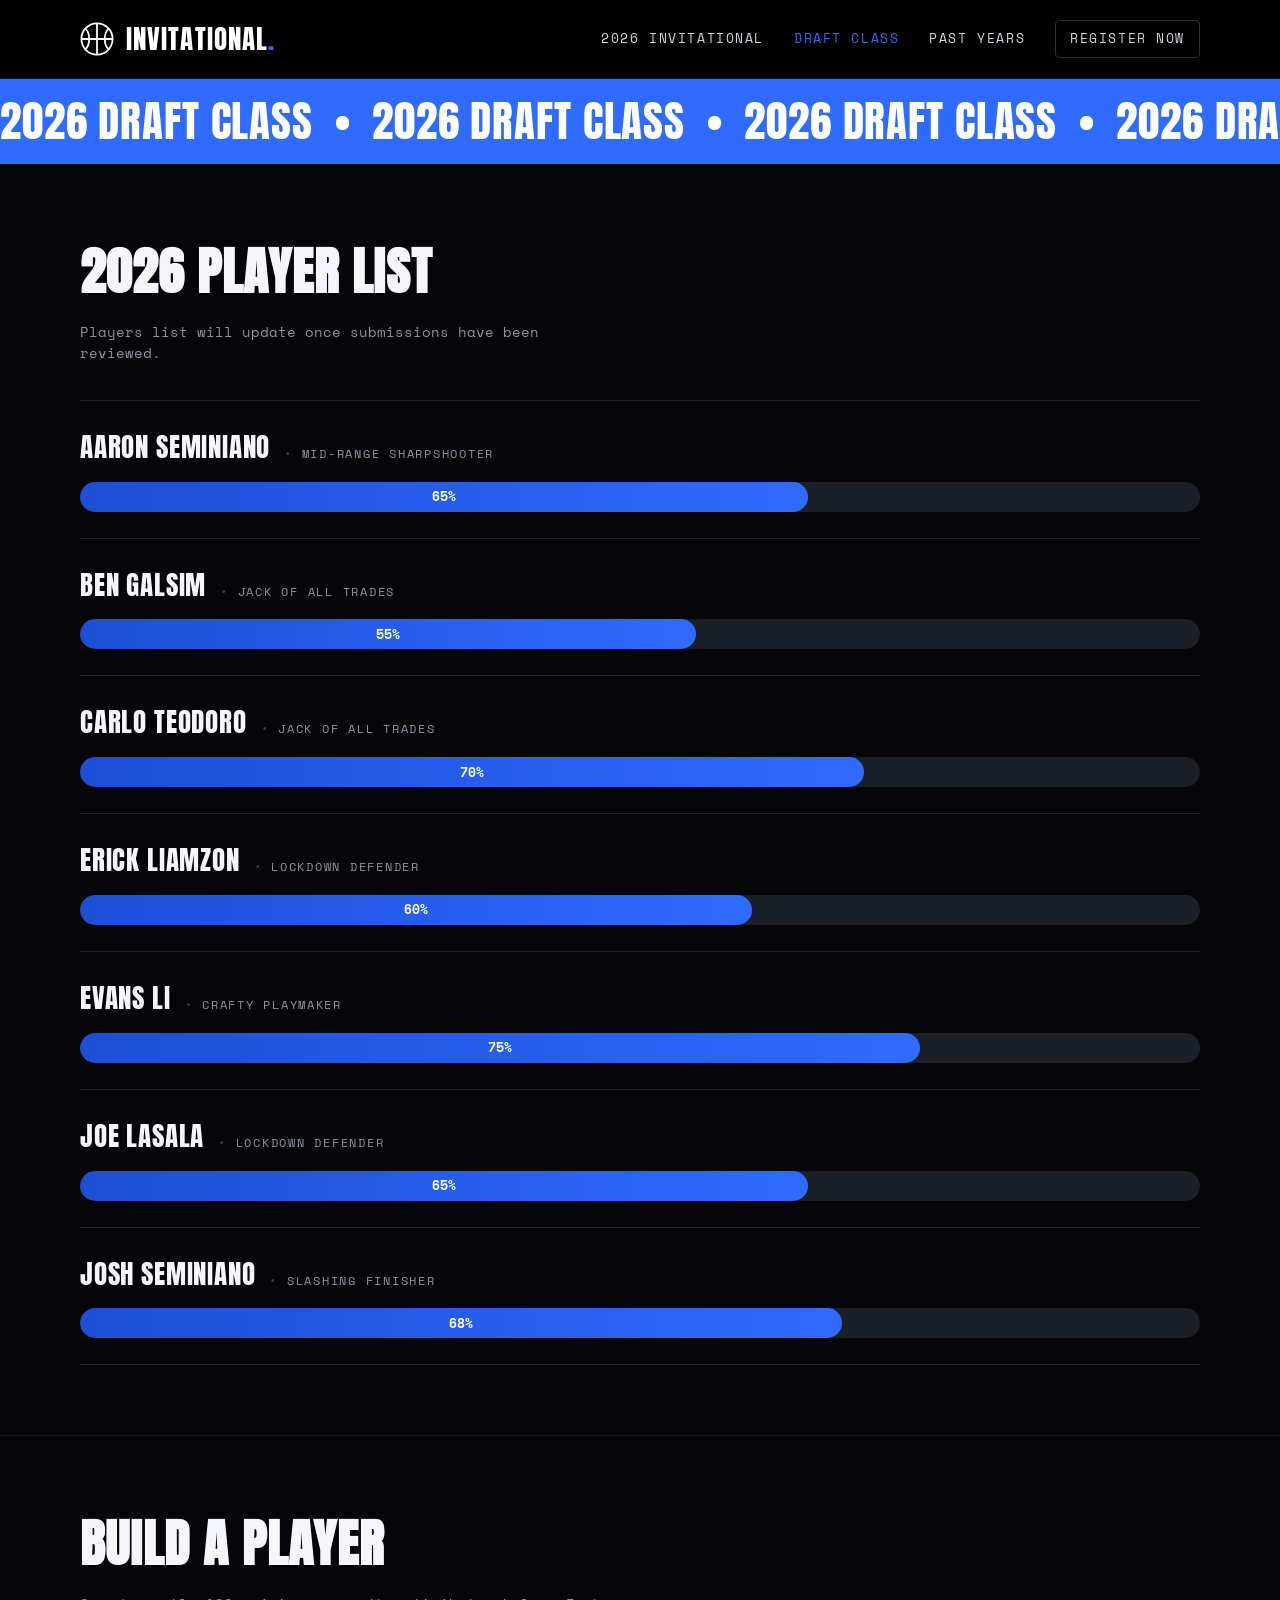
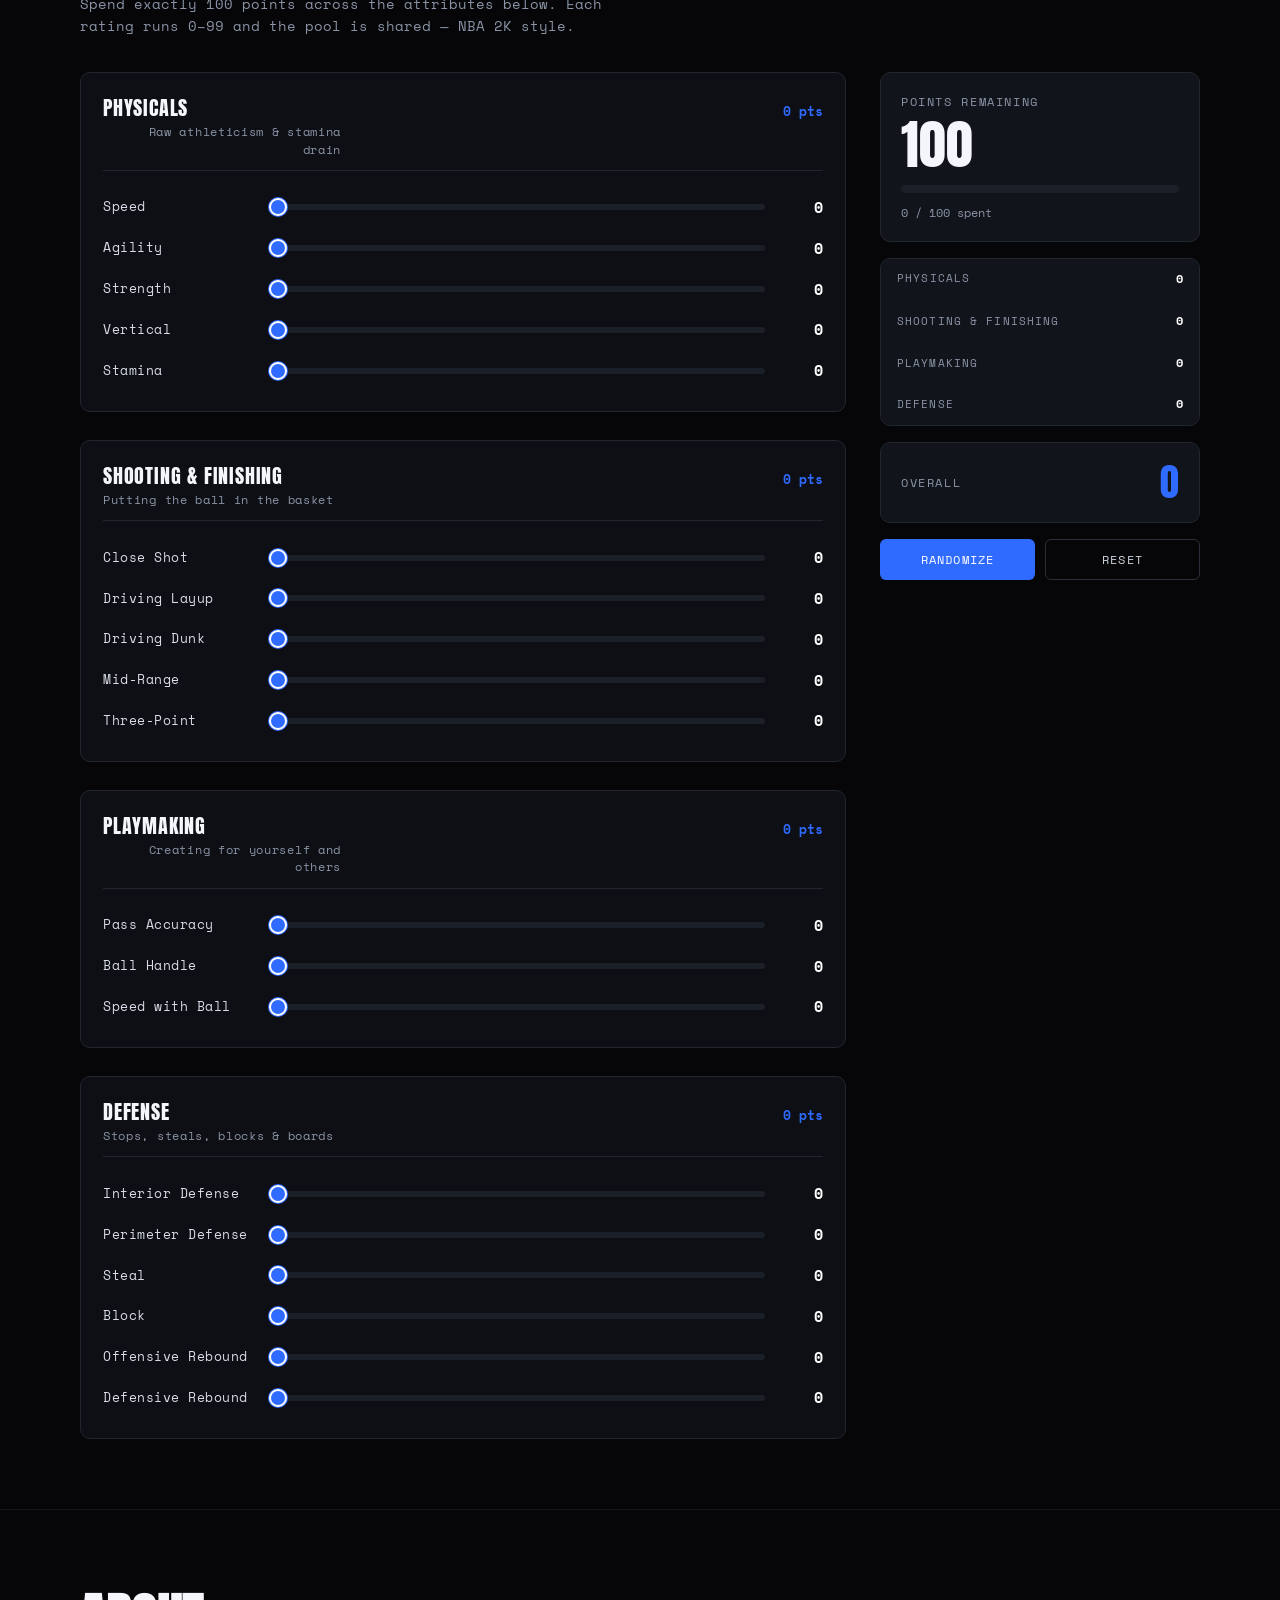
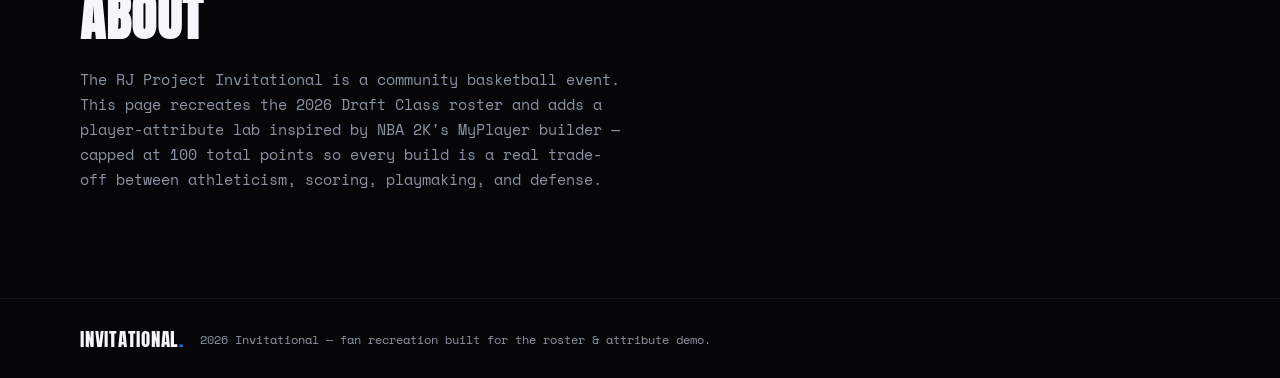
==== preview.html @ d6ee4c60 "Add self-contained preview.html (inlined CSS/JS) for single-file rendering Co-Authored-By: Claude Op" ====
<!DOCTYPE html>
<html lang="en">
<head>
  <meta charset="UTF-8" />
  <meta name="viewport" content="width=device-width, initial-scale=1.0" />
  <title>2026 Draft Class — The RJ Project Invitational</title>
  <link rel="preconnect" href="https://fonts.googleapis.com" />
  <link rel="preconnect" href="https://fonts.gstatic.com" crossorigin />
  <link href="https://fonts.googleapis.com/css2?family=Anton&family=Space+Mono:wght@400;700&display=swap" rel="stylesheet" />
  <style>
/* ===== The RJ Project Invitational — 2026 Draft Class ===== */
:root {
  --bg:        #060608;
  --bg-soft:   #0d0f14;
  --card:      #11141b;
  --card-2:    #161a23;
  --line:      #21262f;
  --track:     #1b1f28;
  --text:      #f4f6fb;
  --muted:     #8a94a6;
  --blue:      #2f6bff;
  --blue-dim:  #1d4fd6;
  --display:   "Anton", "Arial Narrow", "Oswald", sans-serif;
  --mono:      "Space Mono", ui-monospace, "SFMono-Regular", Menlo, monospace;
}

* { box-sizing: border-box; }

html { scroll-behavior: smooth; }

body {
  margin: 0;
  background: var(--bg);
  color: var(--text);
  font-family: var(--mono);
  -webkit-font-smoothing: antialiased;
  line-height: 1.5;
}

.wrap { width: min(1120px, 92%); margin: 0 auto; }

/* ---------- Header ---------- */
.site-header {
  position: sticky; top: 0; z-index: 50;
  background: #000;
  border-bottom: 1px solid #15171d;
}
.header-inner {
  width: min(1120px, 92%); margin: 0 auto;
  display: flex; align-items: center; justify-content: space-between;
  height: 78px;
}
.brand { display: flex; align-items: center; gap: 12px; text-decoration: none; color: #fff; }
.brand-logo { display: inline-flex; }
.brand-text {
  font-family: var(--display);
  font-size: 1.7rem; letter-spacing: .04em; line-height: 1;
}
.brand-text.small { font-size: 1.2rem; }
.dot { color: var(--blue); }

.site-nav { display: flex; align-items: center; gap: 30px; }
.site-nav a {
  font-family: var(--mono);
  font-size: .82rem; letter-spacing: .12em; text-transform: uppercase;
  color: #cfd5e0; text-decoration: none; transition: color .15s;
}
.site-nav a:hover { color: #fff; }
.site-nav a.active { color: var(--blue); }
.nav-cta {
  border: 1px solid #2a2f3a; padding: 8px 14px; border-radius: 4px;
}
.nav-cta:hover { border-color: var(--blue); color: var(--blue) !important; }

/* ---------- Marquee ---------- */
.marquee {
  background: var(--blue);
  overflow: hidden; white-space: nowrap;
  padding: 10px 0;
}
.marquee-track {
  display: inline-flex; will-change: transform;
  animation: scroll 26s linear infinite;
}
.marquee-track span {
  font-family: var(--display);
  font-size: 2.7rem; letter-spacing: .02em; color: #fff;
  padding-right: .25em;
}
@keyframes scroll { from { transform: translateX(0); } to { transform: translateX(-50%); } }
@media (prefers-reduced-motion: reduce) { .marquee-track { animation: none; } }

/* ---------- Sections ---------- */
.section { padding: 70px 0; }
.section-divider { border-top: 1px solid #14171e; }
.page-title {
  font-family: var(--display);
  font-size: clamp(2.2rem, 5vw, 3.2rem);
  letter-spacing: .02em; margin: 0 0 10px; text-transform: uppercase;
}
.page-sub { color: var(--muted); font-size: .9rem; margin: 0 0 36px; max-width: 60ch; }

/* ---------- Roster list ---------- */
.roster { display: flex; flex-direction: column; }
.player {
  padding: 26px 0; border-top: 1px solid var(--line);
}
.player:last-child { border-bottom: 1px solid var(--line); }
.player-head {
  display: flex; align-items: baseline; gap: 14px; flex-wrap: wrap; margin-bottom: 14px;
}
.player-name {
  font-family: var(--display);
  font-size: 1.7rem; letter-spacing: .03em; text-transform: uppercase;
}
.player-tag {
  font-family: var(--mono); font-size: .78rem; letter-spacing: .14em;
  text-transform: uppercase; color: var(--muted);
}
.player-tag::before { content: "•  "; color: #3a4150; }

.bar {
  position: relative; height: 30px; border-radius: 999px;
  background: var(--track); overflow: hidden;
}
.bar-fill {
  height: 100%; border-radius: 999px;
  background: linear-gradient(90deg, var(--blue-dim), var(--blue));
  display: flex; align-items: center; justify-content: center;
  min-width: 42px;
  transition: width .9s cubic-bezier(.22,.61,.36,1);
}
.bar-fill span {
  font-family: var(--mono); font-weight: 700; font-size: .8rem; color: #fff;
}

/* ---------- Builder layout ---------- */
.builder {
  display: grid; grid-template-columns: 1fr 320px; gap: 34px; align-items: start;
}
@media (max-width: 880px) { .builder { grid-template-columns: 1fr; } }

.attributes { display: flex; flex-direction: column; gap: 28px; }
.cat {
  background: var(--bg-soft); border: 1px solid var(--line);
  border-radius: 10px; padding: 20px 22px;
}
.cat-head {
  display: flex; align-items: baseline; justify-content: space-between;
  margin-bottom: 16px; padding-bottom: 12px; border-bottom: 1px solid var(--line);
}
.cat-name {
  font-family: var(--display); font-size: 1.25rem;
  letter-spacing: .04em; text-transform: uppercase;
}
.cat-sub { font-size: .72rem; color: var(--muted); letter-spacing: .06em; max-width: 34ch; text-align: right; }
.cat-points {
  font-family: var(--mono); font-weight: 700; font-size: .8rem; color: var(--blue);
  white-space: nowrap;
}

/* attribute row */
.attr { display: grid; grid-template-columns: 150px 1fr 46px; align-items: center; gap: 14px; padding: 9px 0; }
.attr-name { font-size: .82rem; letter-spacing: .04em; color: #d7dce6; }
.attr-value {
  font-family: var(--mono); font-weight: 700; font-size: .95rem;
  text-align: right; color: #fff; min-width: 34px;
}
@media (max-width: 520px) {
  .attr { grid-template-columns: 1fr 46px; grid-template-rows: auto auto; }
  .attr-name { grid-column: 1 / 2; }
  .attr-value { grid-column: 2 / 3; grid-row: 1; }
  .attr input[type=range] { grid-column: 1 / 3; }
}

/* range slider */
input[type=range] {
  -webkit-appearance: none; appearance: none; width: 100%; height: 6px;
  border-radius: 999px; background: var(--track); cursor: pointer; outline: none;
}
input[type=range]::-webkit-slider-thumb {
  -webkit-appearance: none; appearance: none;
  width: 18px; height: 18px; border-radius: 50%;
  background: var(--blue); border: 2px solid #fff; box-shadow: 0 0 0 1px var(--blue);
}
input[type=range]::-moz-range-thumb {
  width: 16px; height: 16px; border-radius: 50%;
  background: var(--blue); border: 2px solid #fff;
}
input[type=range]:focus-visible::-webkit-slider-thumb { box-shadow: 0 0 0 3px rgba(47,107,255,.5); }

/* ---------- Summary panel ---------- */
.summary { position: sticky; top: 96px; display: flex; flex-direction: column; gap: 16px; }
.summary-card, .overall-card {
  background: var(--card); border: 1px solid var(--line); border-radius: 10px; padding: 20px;
}
.summary-label { font-size: .72rem; letter-spacing: .14em; text-transform: uppercase; color: var(--muted); margin: 0; }
.summary-value {
  font-family: var(--display); font-size: 3.4rem; line-height: 1; margin: 6px 0 14px;
}
.summary-value.over { color: #ff5b5b; }
.summary-value.exact { color: var(--blue); }
.summary-bar { height: 8px; border-radius: 999px; background: var(--track); overflow: hidden; }
.summary-bar span {
  display: block; height: 100%; width: 0;
  background: linear-gradient(90deg, var(--blue-dim), var(--blue));
  transition: width .25s ease;
}
.summary-bar.over span { background: #ff5b5b; }
.summary-spent { font-size: .76rem; color: var(--muted); margin: 10px 0 0; }

.cat-totals { list-style: none; margin: 0; padding: 0; display: flex; flex-direction: column; gap: 1px;
  background: var(--card); border: 1px solid var(--line); border-radius: 10px; overflow: hidden; }
.cat-totals li {
  display: flex; justify-content: space-between; align-items: center;
  padding: 11px 16px; background: var(--card); font-size: .78rem; letter-spacing: .04em;
}
.cat-totals li span:first-child { color: var(--muted); text-transform: uppercase; letter-spacing: .1em; font-size: .7rem; }
.cat-totals li b { font-family: var(--mono); color: #fff; }

.overall-card { display: flex; align-items: center; justify-content: space-between; }
.overall-label { font-size: .72rem; letter-spacing: .14em; text-transform: uppercase; color: var(--muted); }
.overall-value { font-family: var(--display); font-size: 2.4rem; line-height: 1; color: var(--blue); }

.summary-actions { display: flex; gap: 10px; }
.btn {
  flex: 1; font-family: var(--mono); font-size: .74rem; letter-spacing: .1em; text-transform: uppercase;
  padding: 11px 12px; border-radius: 6px; border: 1px solid transparent;
  background: var(--blue); color: #fff; cursor: pointer; transition: background .15s, border-color .15s;
}
.btn:hover { background: var(--blue-dim); }
.btn-outline { background: transparent; border-color: #2a2f3a; color: #cfd5e0; }
.btn-outline:hover { background: var(--card-2); border-color: var(--blue); color: #fff; }

/* ---------- About / footer ---------- */
.about .page-sub { font-size: .92rem; line-height: 1.7; }
.site-footer { border-top: 1px solid #14171e; padding: 30px 0; }
.site-footer .wrap { display: flex; align-items: center; gap: 16px; flex-wrap: wrap; }
.site-footer p { color: var(--muted); font-size: .76rem; margin: 0; }

</style>
</head>
<body>
  <!-- HEADER -->
  <header class="site-header">
    <div class="header-inner">
      <a class="brand" href="#top" aria-label="Invitational home">
        <span class="brand-logo" aria-hidden="true">
          <svg viewBox="0 0 48 48" width="34" height="34">
            <circle cx="24" cy="24" r="22" fill="none" stroke="#fff" stroke-width="2.5"/>
            <path d="M24 2v44M2 24h44M7 9c8 6 8 24 0 30M41 9c-8 6-8 24 0 30" fill="none" stroke="#fff" stroke-width="2.5"/>
          </svg>
        </span>
        <span class="brand-text">INVITATIONAL<span class="dot">.</span></span>
      </a>
      <nav class="site-nav">
        <a href="#top">2026 Invitational</a>
        <a href="#roster" class="active">Draft Class</a>
        <a href="#about">Past Years</a>
        <a href="#builder" class="nav-cta">Register Now</a>
      </nav>
    </div>
  </header>

  <!-- MARQUEE -->
  <div class="marquee" id="top" aria-hidden="true">
    <div class="marquee-track">
      <span>2026 DRAFT CLASS&nbsp;&nbsp;•&nbsp;&nbsp;2026 DRAFT CLASS&nbsp;&nbsp;•&nbsp;&nbsp;2026 DRAFT CLASS&nbsp;&nbsp;•&nbsp;&nbsp;2026 DRAFT CLASS&nbsp;&nbsp;•&nbsp;&nbsp;</span>
      <span>2026 DRAFT CLASS&nbsp;&nbsp;•&nbsp;&nbsp;2026 DRAFT CLASS&nbsp;&nbsp;•&nbsp;&nbsp;2026 DRAFT CLASS&nbsp;&nbsp;•&nbsp;&nbsp;2026 DRAFT CLASS&nbsp;&nbsp;•&nbsp;&nbsp;</span>
    </div>
  </div>

  <main>
    <!-- ROSTER -->
    <section id="roster" class="section">
      <div class="wrap">
        <h1 class="page-title">2026 Player List</h1>
        <p class="page-sub">Players list will update once submissions have been reviewed.</p>
        <div class="roster" id="rosterList"><!-- filled by JS --></div>
      </div>
    </section>

    <!-- ATTRIBUTE BUILDER -->
    <section id="builder" class="section section-divider">
      <div class="wrap">
        <h1 class="page-title">Build a Player</h1>
        <p class="page-sub">
          Spend exactly 100 points across the attributes below. Each rating runs 0&ndash;99
          and the pool is shared — NBA&nbsp;2K style.
        </p>

        <div class="builder">
          <!-- attribute categories -->
          <div class="attributes" id="attributes"><!-- filled by JS --></div>

          <!-- sticky summary -->
          <aside class="summary" id="summary">
            <div class="summary-card">
              <p class="summary-label">Points Remaining</p>
              <p class="summary-value" id="pointsRemaining">100</p>
              <div class="summary-bar"><span id="pointsBar"></span></div>
              <p class="summary-spent"><span id="pointsSpent">0</span> / 100 spent</p>
            </div>

            <ul class="cat-totals" id="catTotals"><!-- filled by JS --></ul>

            <div class="overall-card">
              <span class="overall-label">Overall</span>
              <span class="overall-value" id="overallValue">0</span>
            </div>

            <div class="summary-actions">
              <button type="button" class="btn" id="randomizeBtn">Randomize</button>
              <button type="button" class="btn btn-outline" id="resetBtn">Reset</button>
            </div>
          </aside>
        </div>
      </div>
    </section>

    <!-- ABOUT -->
    <section id="about" class="section section-divider">
      <div class="wrap about">
        <h1 class="page-title">About</h1>
        <p class="page-sub">
          The RJ Project Invitational is a community basketball event. This page recreates the
          2026 Draft Class roster and adds a player-attribute lab inspired by NBA&nbsp;2K's
          MyPlayer builder — capped at 100 total points so every build is a real trade-off
          between athleticism, scoring, playmaking, and defense.
        </p>
      </div>
    </section>
  </main>

  <footer class="site-footer">
    <div class="wrap">
      <span class="brand-text small">INVITATIONAL<span class="dot">.</span></span>
      <p>2026 Invitational — fan recreation built for the roster &amp; attribute demo.</p>
    </div>
  </footer>

  <script>
/* ===== 2026 Draft Class — roster + attribute builder ===== */
(function () {
  "use strict";

  /* ---------- Roster data (from the 2026 player list) ---------- */
  const ROSTER = [
    { name: "Aaron Seminiano", tag: "Mid-Range Sharpshooter", rating: 65 },
    { name: "Ben Galsim",      tag: "Jack of All Trades",     rating: 55 },
    { name: "Carlo Teodoro",   tag: "Jack of All Trades",     rating: 70 },
    { name: "Erick Liamzon",   tag: "Lockdown Defender",      rating: 60 },
    { name: "Evans Li",        tag: "Crafty Playmaker",       rating: 75 },
    { name: "Joe Lasala",      tag: "Lockdown Defender",      rating: 65 },
    { name: "Josh Seminiano",  tag: "Slashing Finisher",      rating: 68 }
  ];

  function renderRoster() {
    const host = document.getElementById("rosterList");
    if (!host) return;
    host.innerHTML = ROSTER.map(function (p) {
      return (
        '<article class="player">' +
          '<div class="player-head">' +
            '<span class="player-name">' + p.name + '</span>' +
            '<span class="player-tag">' + p.tag + '</span>' +
          '</div>' +
          '<div class="bar"><div class="bar-fill" style="width:0%">' +
            '<span>' + p.rating + '%</span>' +
          '</div></div>' +
        '</article>'
      );
    }).join("");

    // animate bars in after paint
    requestAnimationFrame(function () {
      requestAnimationFrame(function () {
        host.querySelectorAll(".bar-fill").forEach(function (el, i) {
          el.style.width = ROSTER[i].rating + "%";
        });
      });
    });
  }

  /* ---------- Attribute builder ---------- */
  const POINT_CAP = 100;
  const ATTR_MAX  = 99;

  const CATEGORIES = [
    {
      key: "physicals",
      name: "Physicals",
      sub: "Raw athleticism & stamina drain",
      attrs: ["Speed", "Agility", "Strength", "Vertical", "Stamina"]
    },
    {
      key: "shooting",
      name: "Shooting & Finishing",
      sub: "Putting the ball in the basket",
      attrs: ["Close Shot", "Driving Layup", "Driving Dunk", "Mid-Range", "Three-Point"]
    },
    {
      key: "playmaking",
      name: "Playmaking",
      sub: "Creating for yourself and others",
      attrs: ["Pass Accuracy", "Ball Handle", "Speed with Ball"]
    },
    {
      key: "defense",
      name: "Defense",
      sub: "Stops, steals, blocks & boards",
      attrs: [
        "Interior Defense", "Perimeter Defense", "Steal",
        "Block", "Offensive Rebound", "Defensive Rebound"
      ]
    }
  ];

  // state: id -> value
  const state = {};
  const idOf = function (cat, attr) {
    return cat + "::" + attr.toLowerCase().replace(/[^a-z0-9]+/g, "-");
  };
  const allIds = [];

  CATEGORIES.forEach(function (cat) {
    cat.attrs.forEach(function (attr) {
      const id = idOf(cat.key, attr);
      state[id] = 0;
      allIds.push(id);
    });
  });

  const spent = function () {
    return allIds.reduce(function (sum, id) { return sum + state[id]; }, 0);
  };
  const remaining = function () { return POINT_CAP - spent(); };

  function buildAttributes() {
    const host = document.getElementById("attributes");
    if (!host) return;

    host.innerHTML = CATEGORIES.map(function (cat) {
      const rows = cat.attrs.map(function (attr) {
        const id = idOf(cat.key, attr);
        return (
          '<div class="attr">' +
            '<label class="attr-name" for="' + id + '">' + attr + '</label>' +
            '<input type="range" id="' + id + '" min="0" max="' + ATTR_MAX + '" ' +
              'value="0" step="1" data-id="' + id + '" ' +
              'aria-label="' + attr + '" />' +
            '<output class="attr-value" data-out="' + id + '">0</output>' +
          '</div>'
        );
      }).join("");

      return (
        '<section class="cat">' +
          '<div class="cat-head">' +
            '<div>' +
              '<div class="cat-name">' + cat.name + '</div>' +
              '<div class="cat-sub">' + cat.sub + '</div>' +
            '</div>' +
            '<div class="cat-points" data-cat-points="' + cat.key + '">0 pts</div>' +
          '</div>' +
          rows +
        '</section>'
      );
    }).join("");

    host.addEventListener("input", function (e) {
      const input = e.target;
      if (!input.matches('input[type="range"]')) return;
      const id = input.dataset.id;
      let next = parseInt(input.value, 10) || 0;

      // clamp so the shared pool never goes over the cap
      const others = spent() - state[id];
      const max = Math.min(ATTR_MAX, POINT_CAP - others);
      if (next > max) next = max;

      state[id] = next;
      input.value = next;
      render();
    });
  }

  function render() {
    const rem = remaining();
    const sp = spent();

    // per-attribute outputs
    allIds.forEach(function (id) {
      const out = document.querySelector('[data-out="' + id + '"]');
      if (out) out.textContent = state[id];
      const input = document.getElementById(id);
      if (input && parseInt(input.value, 10) !== state[id]) input.value = state[id];
    });

    // per-category totals
    CATEGORIES.forEach(function (cat) {
      const total = cat.attrs.reduce(function (s, attr) { return s + state[idOf(cat.key, attr)]; }, 0);
      const badge = document.querySelector('[data-cat-points="' + cat.key + '"]');
      if (badge) badge.textContent = total + " pts";
      const li = document.querySelector('[data-cat-total="' + cat.key + '"]');
      if (li) li.textContent = total;
    });

    // points remaining
    const remEl = document.getElementById("pointsRemaining");
    const spentEl = document.getElementById("pointsSpent");
    const bar = document.getElementById("pointsBar");
    const barWrap = bar ? bar.parentElement : null;
    if (remEl) {
      remEl.textContent = rem;
      remEl.classList.toggle("exact", rem === 0);
      remEl.classList.remove("over"); // cap prevents over-spend, but kept for safety
    }
    if (spentEl) spentEl.textContent = sp;
    if (bar) bar.style.width = Math.min(100, (sp / POINT_CAP) * 100) + "%";
    if (barWrap) barWrap.classList.toggle("over", sp > POINT_CAP);

    // overall = average of all attributes, rounded
    const overallEl = document.getElementById("overallValue");
    if (overallEl) overallEl.textContent = Math.round(sp / allIds.length);
  }

  function buildCatTotals() {
    const host = document.getElementById("catTotals");
    if (!host) return;
    host.innerHTML = CATEGORIES.map(function (cat) {
      return (
        '<li><span>' + cat.name + '</span>' +
        '<b data-cat-total="' + cat.key + '">0</b></li>'
      );
    }).join("");
  }

  function resetAll() {
    allIds.forEach(function (id) { state[id] = 0; });
    render();
  }

  // spread `remaining` points randomly across attributes, never exceeding the cap
  function randomize() {
    allIds.forEach(function (id) { state[id] = 0; });
    let pool = POINT_CAP;
    let guard = 5000;
    while (pool > 0 && guard-- > 0) {
      const id = allIds[Math.floor(Math.random() * allIds.length)];
      if (state[id] >= ATTR_MAX) continue;
      const give = Math.min(ATTR_MAX - state[id], 1 + Math.floor(Math.random() * 6), pool);
      state[id] += give;
      pool -= give;
    }
    render();
  }

  function init() {
    renderRoster();
    buildAttributes();
    buildCatTotals();
    render();

    const r = document.getElementById("randomizeBtn");
    const z = document.getElementById("resetBtn");
    if (r) r.addEventListener("click", randomize);
    if (z) z.addEventListener("click", resetAll);
  }

  if (document.readyState === "loading") {
    document.addEventListener("DOMContentLoaded", init);
  } else {
    init();
  }
})();

</script>
</body>
</html>
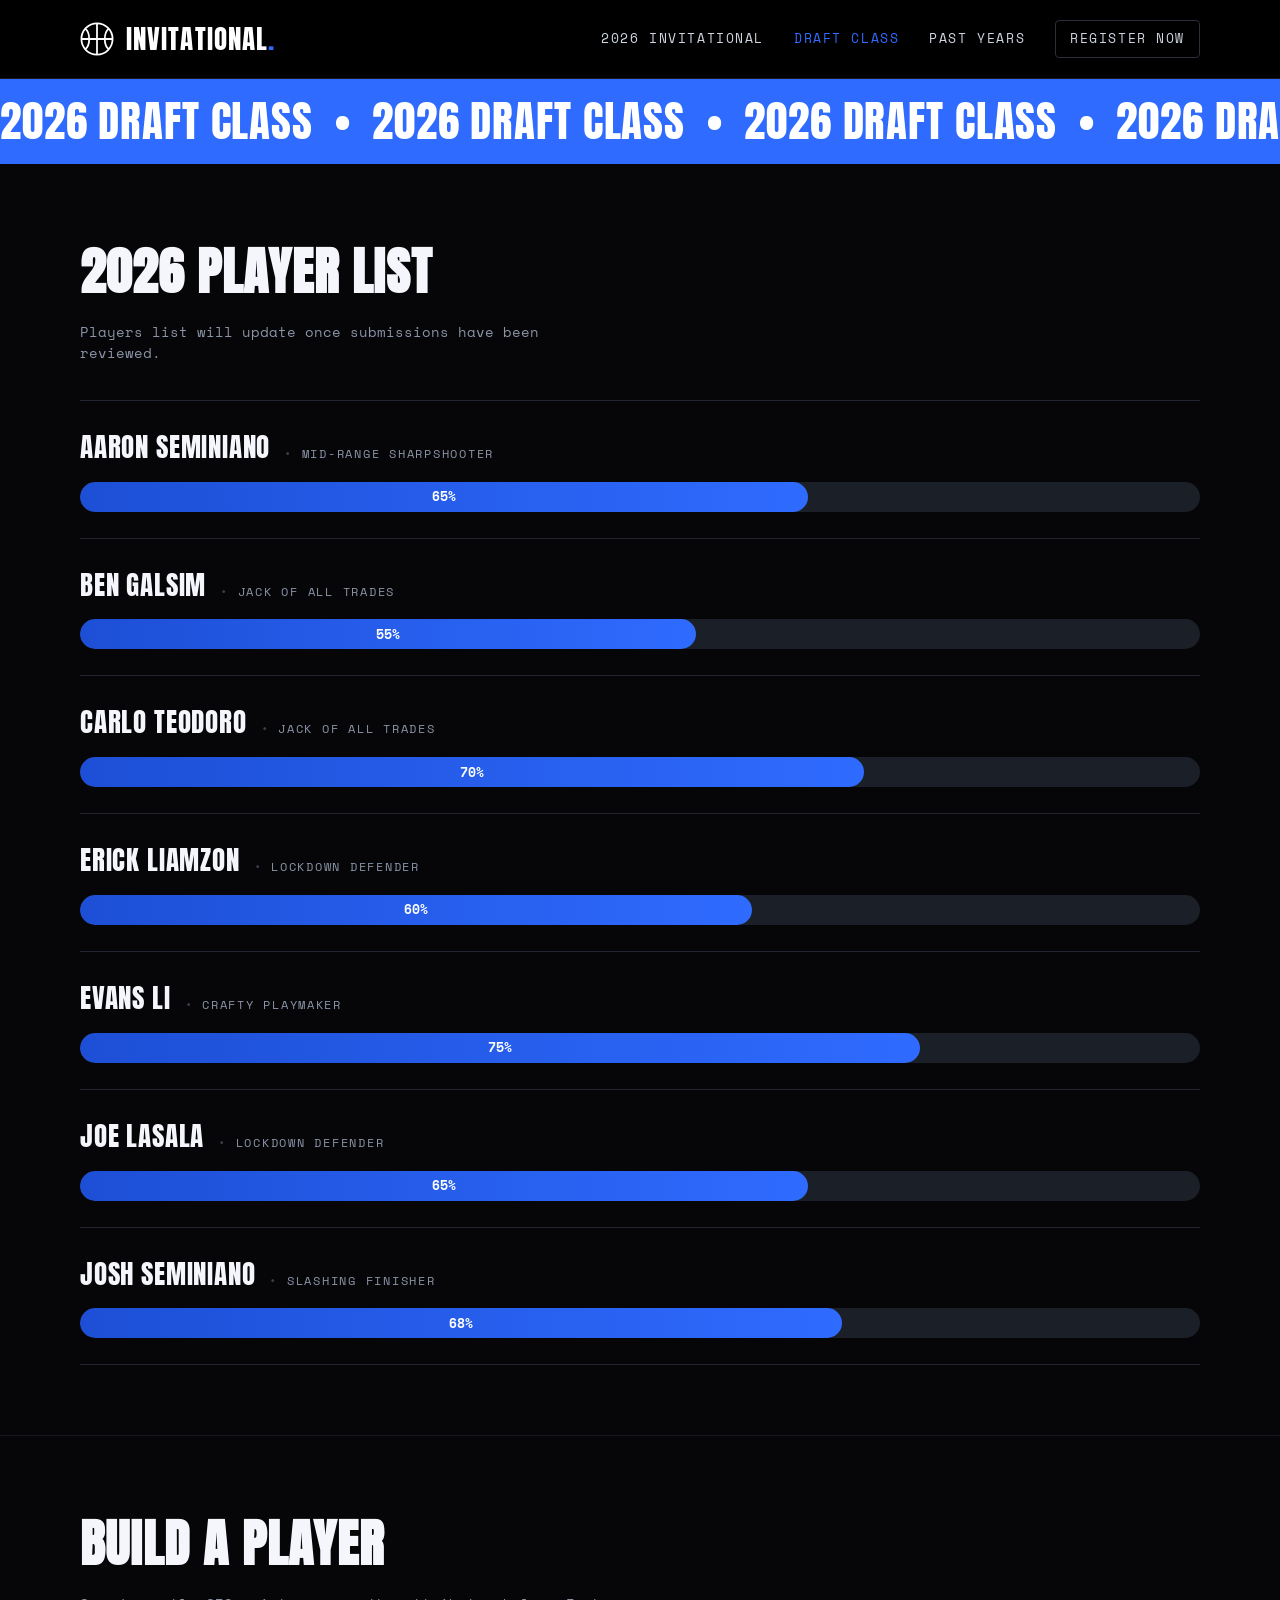
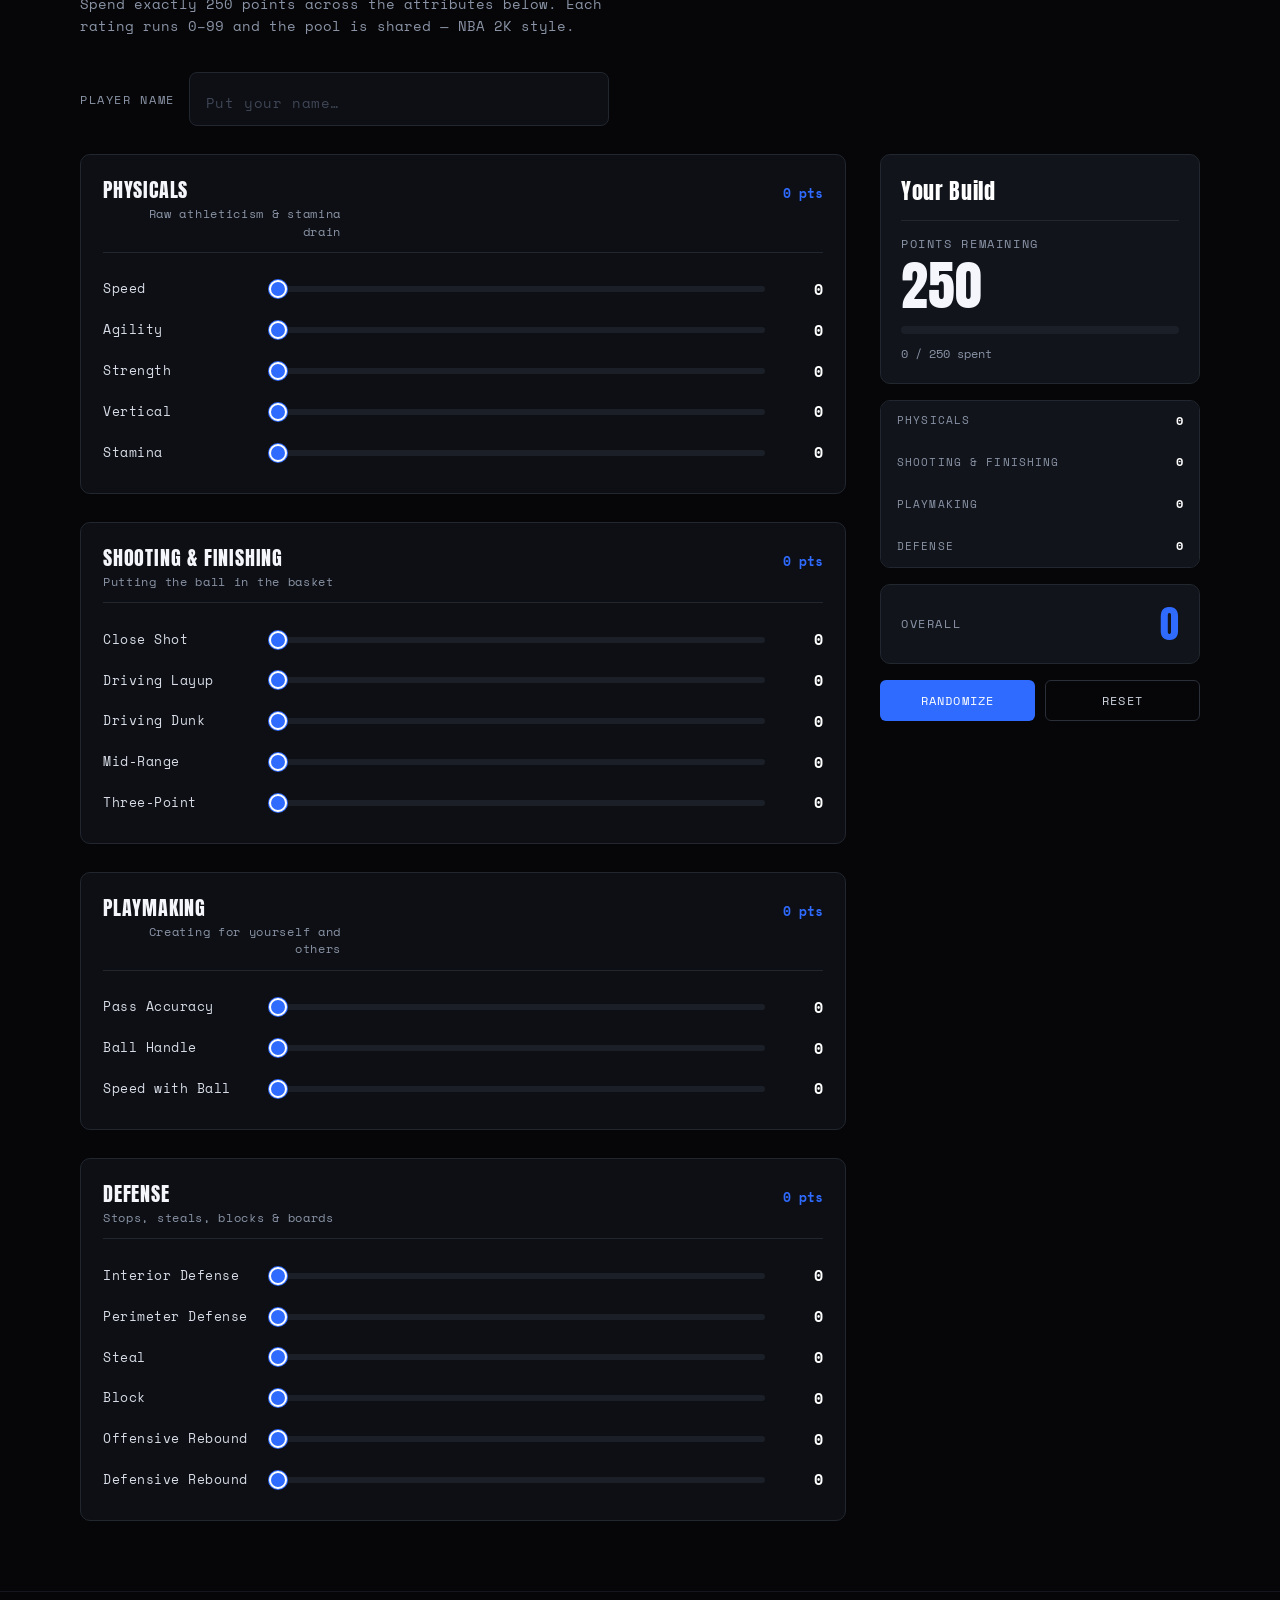
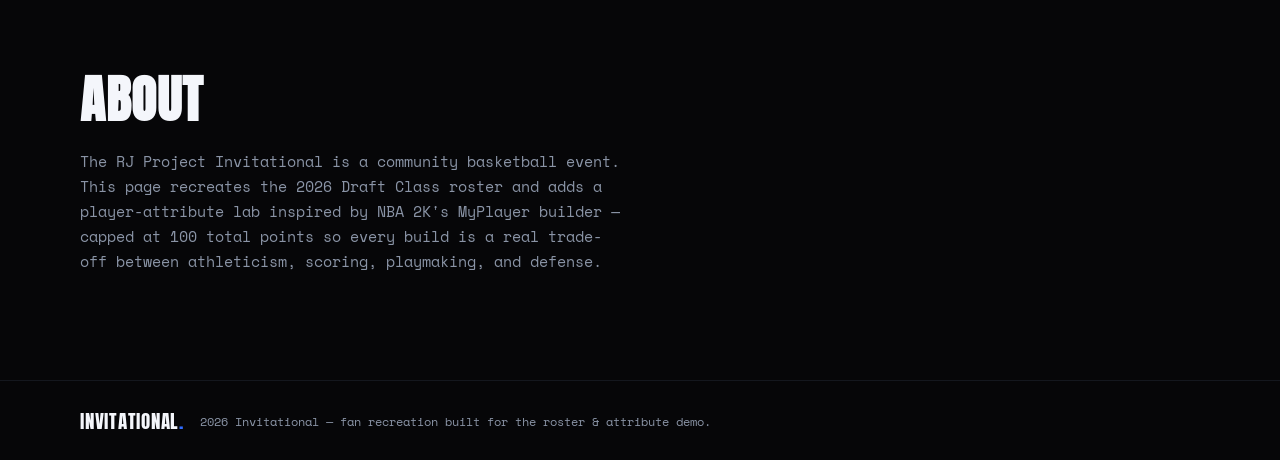
==== commit 9f168604: "Build a Player: add player name field, raise pool to 250 points - New "Player Name" input; summary e" ====
--- a/preview.html
+++ b/preview.html
@@ -134,6 +134,30 @@
   font-family: var(--mono); font-weight: 700; font-size: .8rem; color: #fff;
 }
 
+/* ---------- Name field ---------- */
+.name-row {
+  display: flex; align-items: center; gap: 14px; flex-wrap: wrap;
+  margin: 0 0 28px;
+}
+.name-row label {
+  font-size: .72rem; letter-spacing: .14em; text-transform: uppercase; color: var(--muted);
+}
+.name-row input {
+  flex: 1; min-width: 200px; max-width: 420px;
+  background: var(--bg-soft); border: 1px solid var(--line); border-radius: 8px;
+  color: var(--text); font-family: var(--display); font-size: 1.35rem;
+  letter-spacing: .03em; padding: 10px 16px; outline: none;
+  transition: border-color .15s;
+}
+.name-row input::placeholder { color: #3f4655; font-family: var(--mono); font-size: .9rem; letter-spacing: .04em; }
+.name-row input:focus { border-color: var(--blue); }
+
+.build-name {
+  font-family: var(--display); font-size: 1.35rem; letter-spacing: .03em;
+  margin: 0 0 14px; padding-bottom: 12px; border-bottom: 1px solid var(--line);
+  color: #fff; overflow-wrap: anywhere;
+}
+
 /* ---------- Builder layout ---------- */
 .builder {
   display: grid; grid-template-columns: 1fr 320px; gap: 34px; align-items: start;
@@ -285,9 +309,15 @@
       <div class="wrap">
         <h1 class="page-title">Build a Player</h1>
         <p class="page-sub">
-          Spend exactly 100 points across the attributes below. Each rating runs 0&ndash;99
+          Spend exactly 250 points across the attributes below. Each rating runs 0&ndash;99
           and the pool is shared — NBA&nbsp;2K style.
         </p>
+
+        <div class="name-row">
+          <label for="playerName">Player Name</label>
+          <input type="text" id="playerName" maxlength="24" autocomplete="off"
+                 spellcheck="false" placeholder="Put your name…" />
+        </div>
 
         <div class="builder">
           <!-- attribute categories -->
@@ -296,10 +326,11 @@
           <!-- sticky summary -->
           <aside class="summary" id="summary">
             <div class="summary-card">
+              <p class="build-name" id="buildName">Your Build</p>
               <p class="summary-label">Points Remaining</p>
-              <p class="summary-value" id="pointsRemaining">100</p>
+              <p class="summary-value" id="pointsRemaining">250</p>
               <div class="summary-bar"><span id="pointsBar"></span></div>
-              <p class="summary-spent"><span id="pointsSpent">0</span> / 100 spent</p>
+              <p class="summary-spent"><span id="pointsSpent">0</span> / 250 spent</p>
             </div>
 
             <ul class="cat-totals" id="catTotals"><!-- filled by JS --></ul>
@@ -383,7 +414,7 @@
   }
 
   /* ---------- Attribute builder ---------- */
-  const POINT_CAP = 100;
+  const POINT_CAP = 250;
   const ATTR_MAX  = 99;
 
   const CATEGORIES = [
@@ -556,12 +587,25 @@
     render();
   }
 
+  function syncBuildName(value) {
+    const out = document.getElementById("buildName");
+    if (!out) return;
+    const name = (value || "").trim();
+    out.textContent = name ? name + "'s Build" : "Your Build";
+  }
+
   function init() {
     renderRoster();
     buildAttributes();
     buildCatTotals();
     render();
 
+    const nameInput = document.getElementById("playerName");
+    if (nameInput) {
+      nameInput.addEventListener("input", function () { syncBuildName(nameInput.value); });
+      syncBuildName(nameInput.value);
+    }
+
     const r = document.getElementById("randomizeBtn");
     const z = document.getElementById("resetBtn");
     if (r) r.addEventListener("click", randomize);
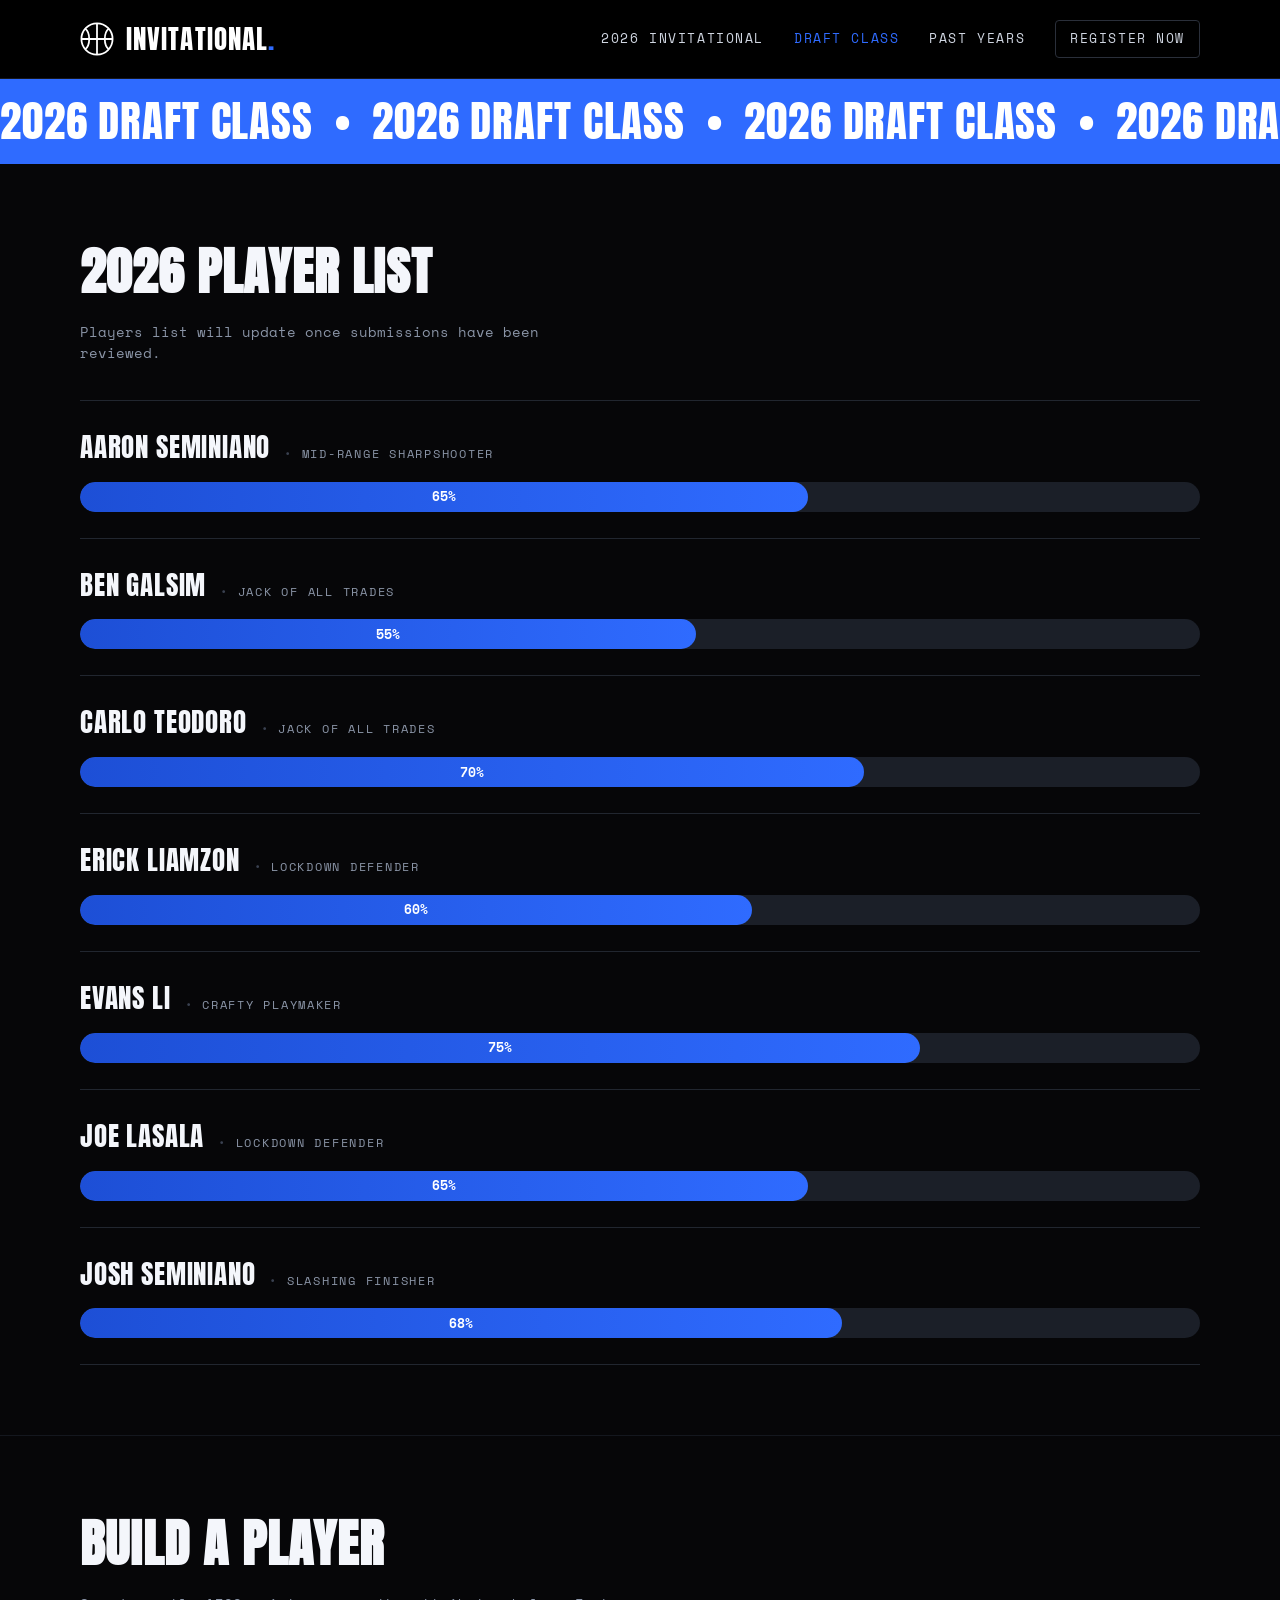
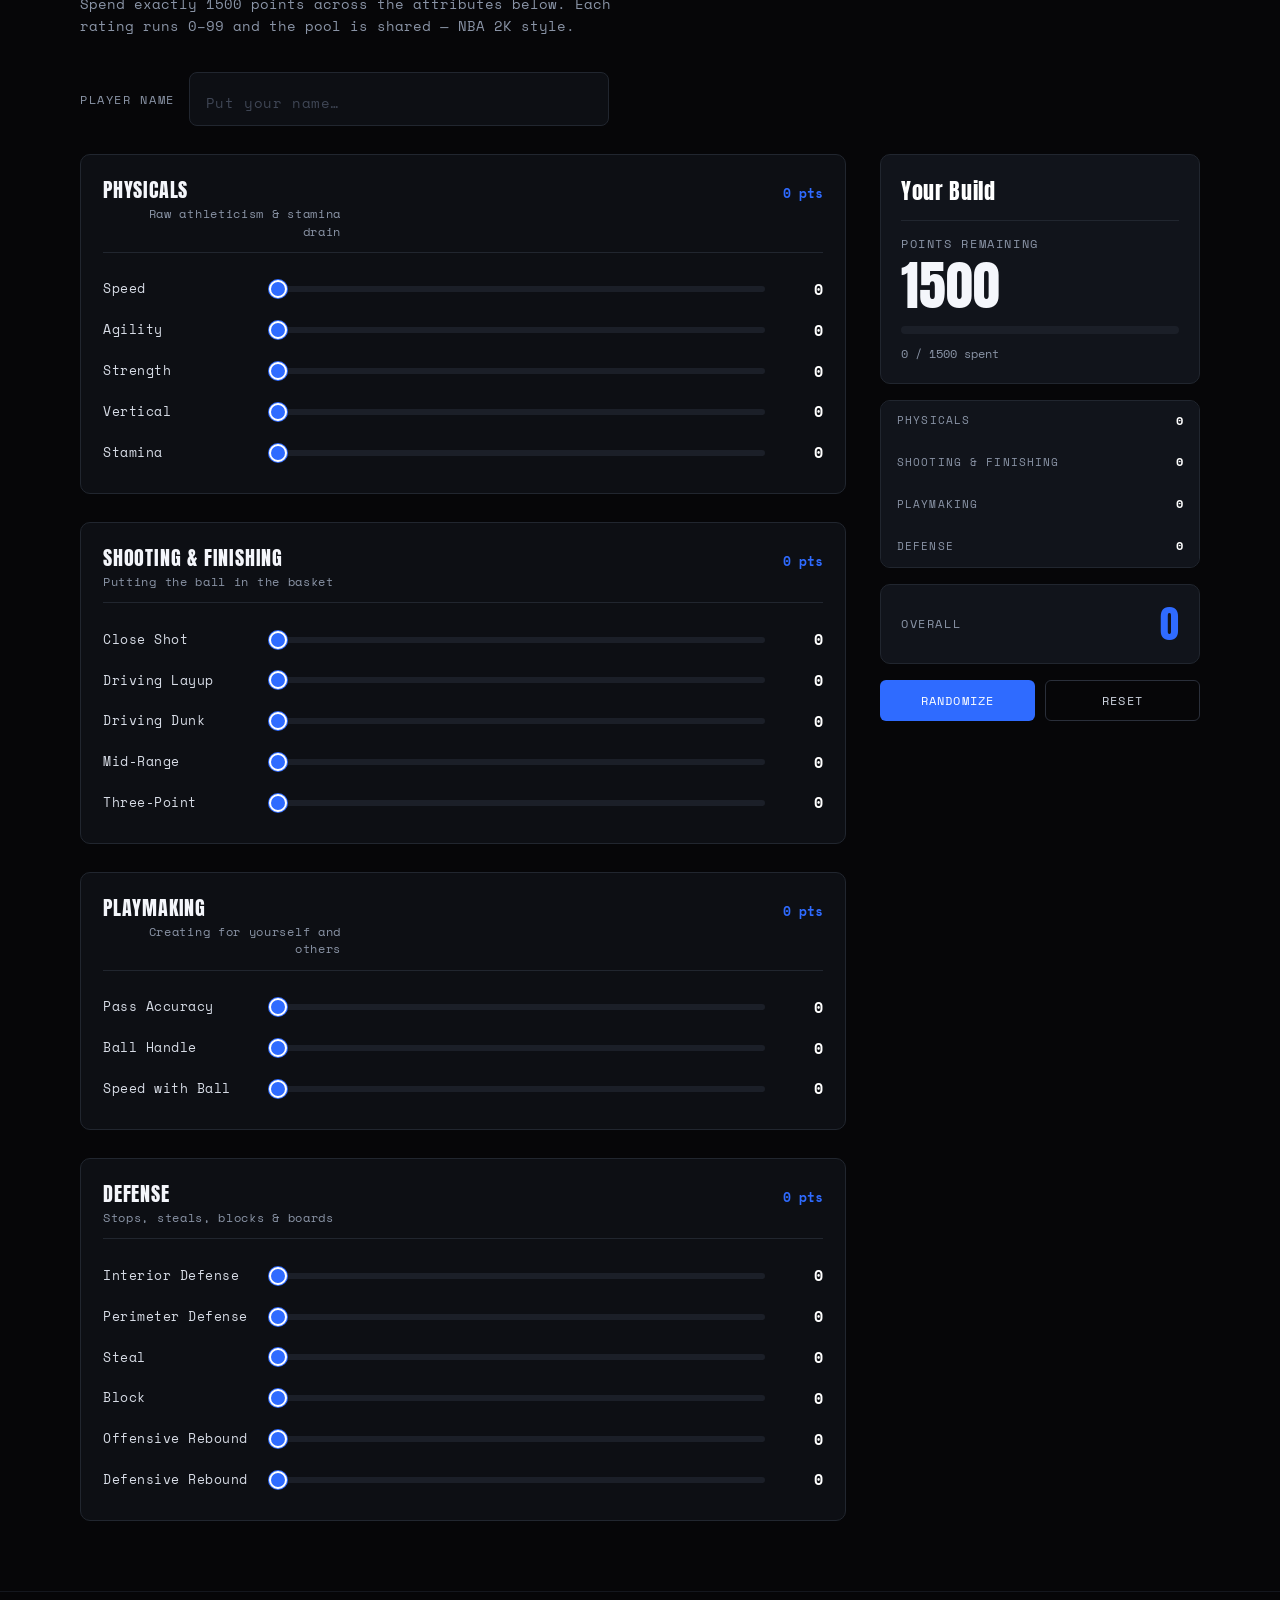
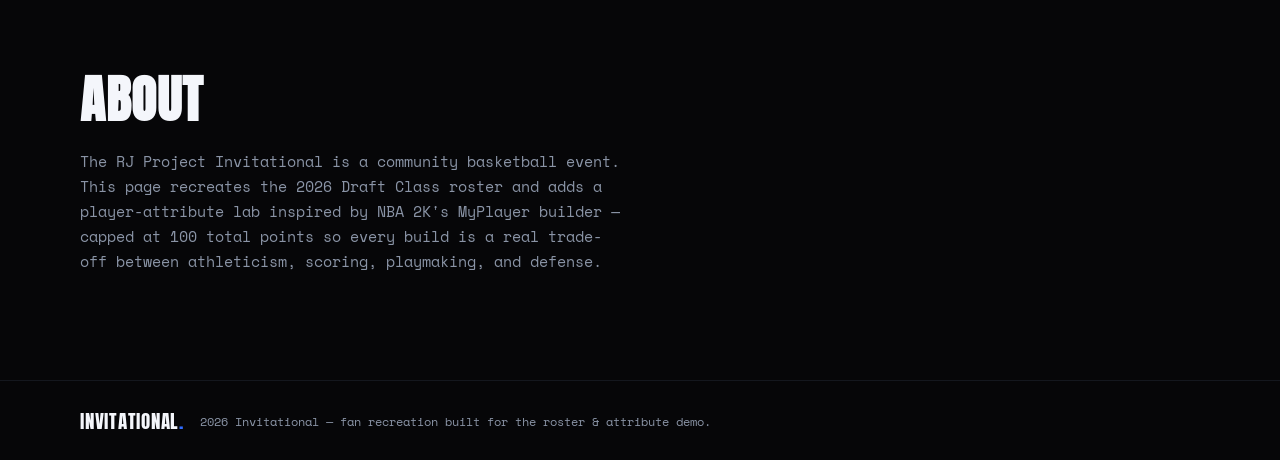
==== commit ba52f2a0: "Build a Player: raise point pool to 1500 Co-Authored-By: Claude Opus 4.8 <noreply@anthropic.com> Cla" ====
--- a/preview.html
+++ b/preview.html
@@ -309,7 +309,7 @@
       <div class="wrap">
         <h1 class="page-title">Build a Player</h1>
         <p class="page-sub">
-          Spend exactly 250 points across the attributes below. Each rating runs 0&ndash;99
+          Spend exactly 1500 points across the attributes below. Each rating runs 0&ndash;99
           and the pool is shared — NBA&nbsp;2K style.
         </p>
 
@@ -328,9 +328,9 @@
             <div class="summary-card">
               <p class="build-name" id="buildName">Your Build</p>
               <p class="summary-label">Points Remaining</p>
-              <p class="summary-value" id="pointsRemaining">250</p>
+              <p class="summary-value" id="pointsRemaining">1500</p>
               <div class="summary-bar"><span id="pointsBar"></span></div>
-              <p class="summary-spent"><span id="pointsSpent">0</span> / 250 spent</p>
+              <p class="summary-spent"><span id="pointsSpent">0</span> / 1500 spent</p>
             </div>
 
             <ul class="cat-totals" id="catTotals"><!-- filled by JS --></ul>
@@ -414,7 +414,7 @@
   }
 
   /* ---------- Attribute builder ---------- */
-  const POINT_CAP = 250;
+  const POINT_CAP = 1500;
   const ATTR_MAX  = 99;
 
   const CATEGORIES = [
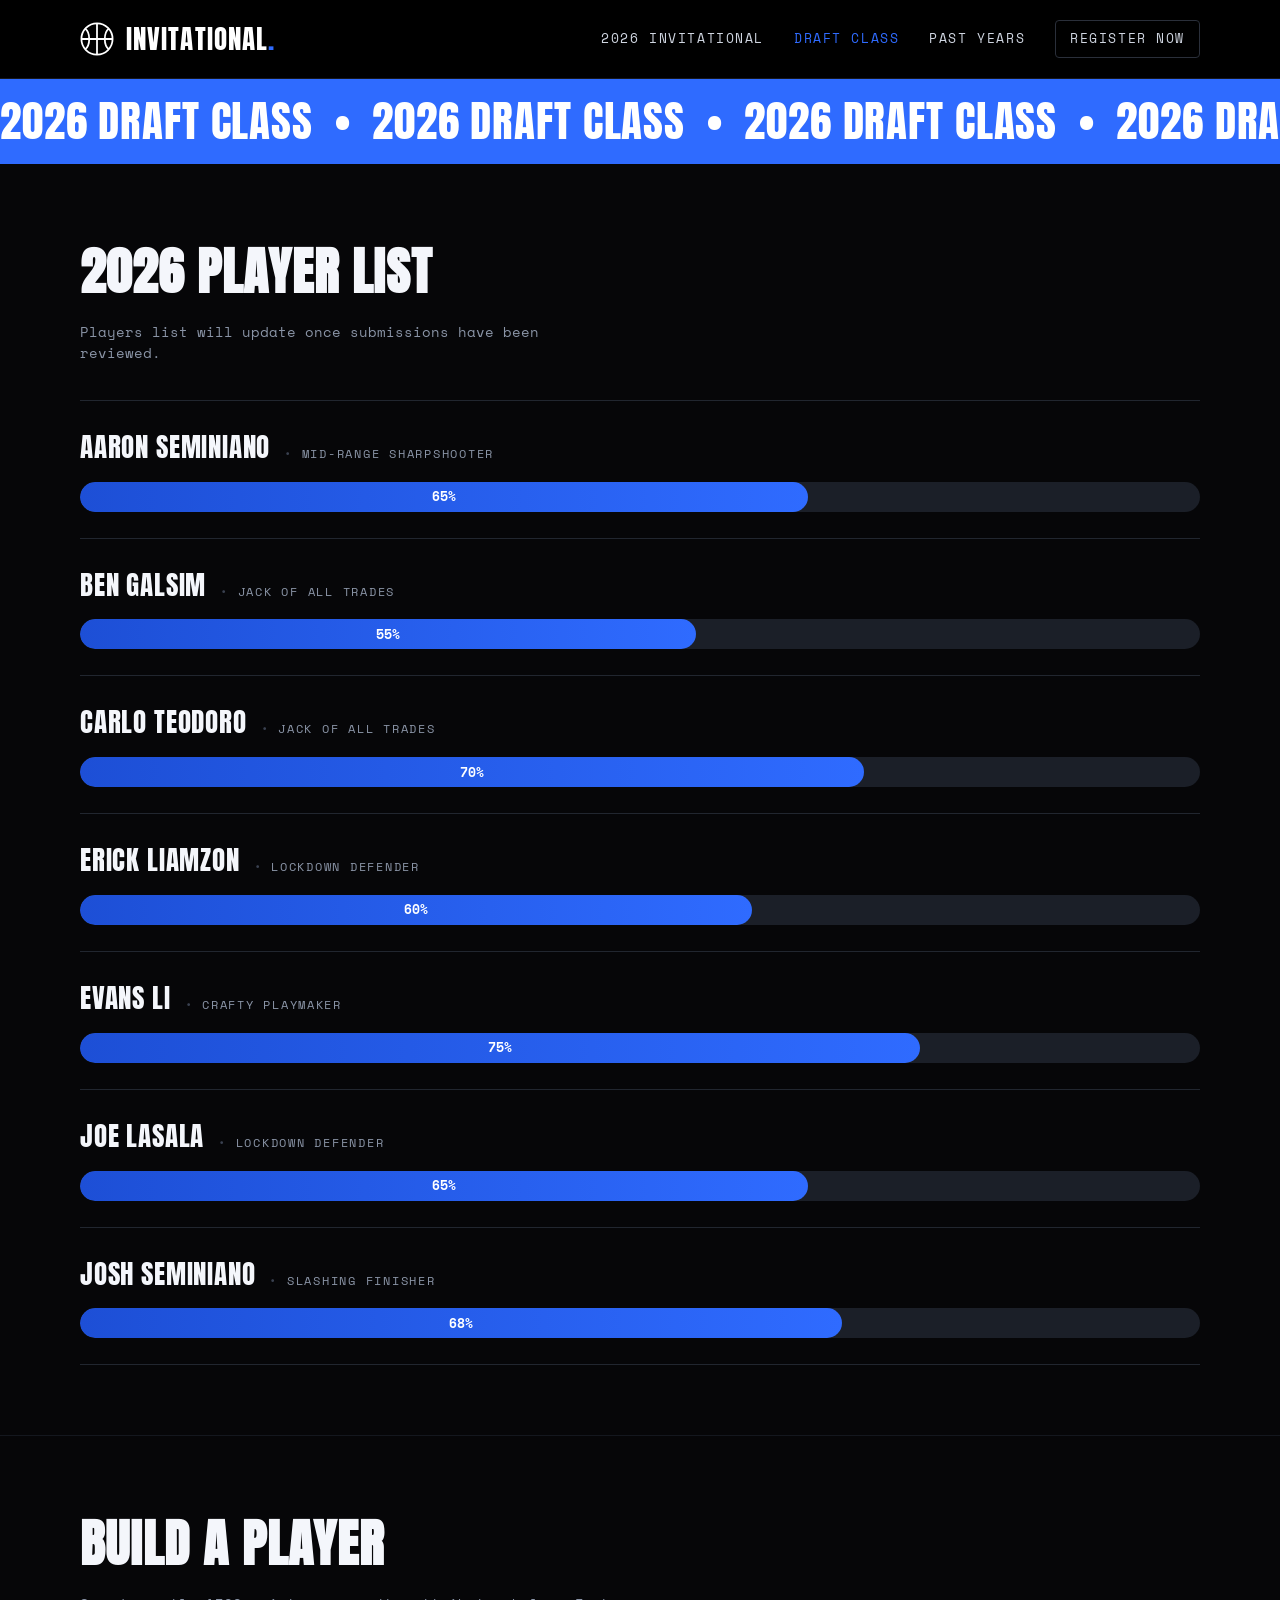
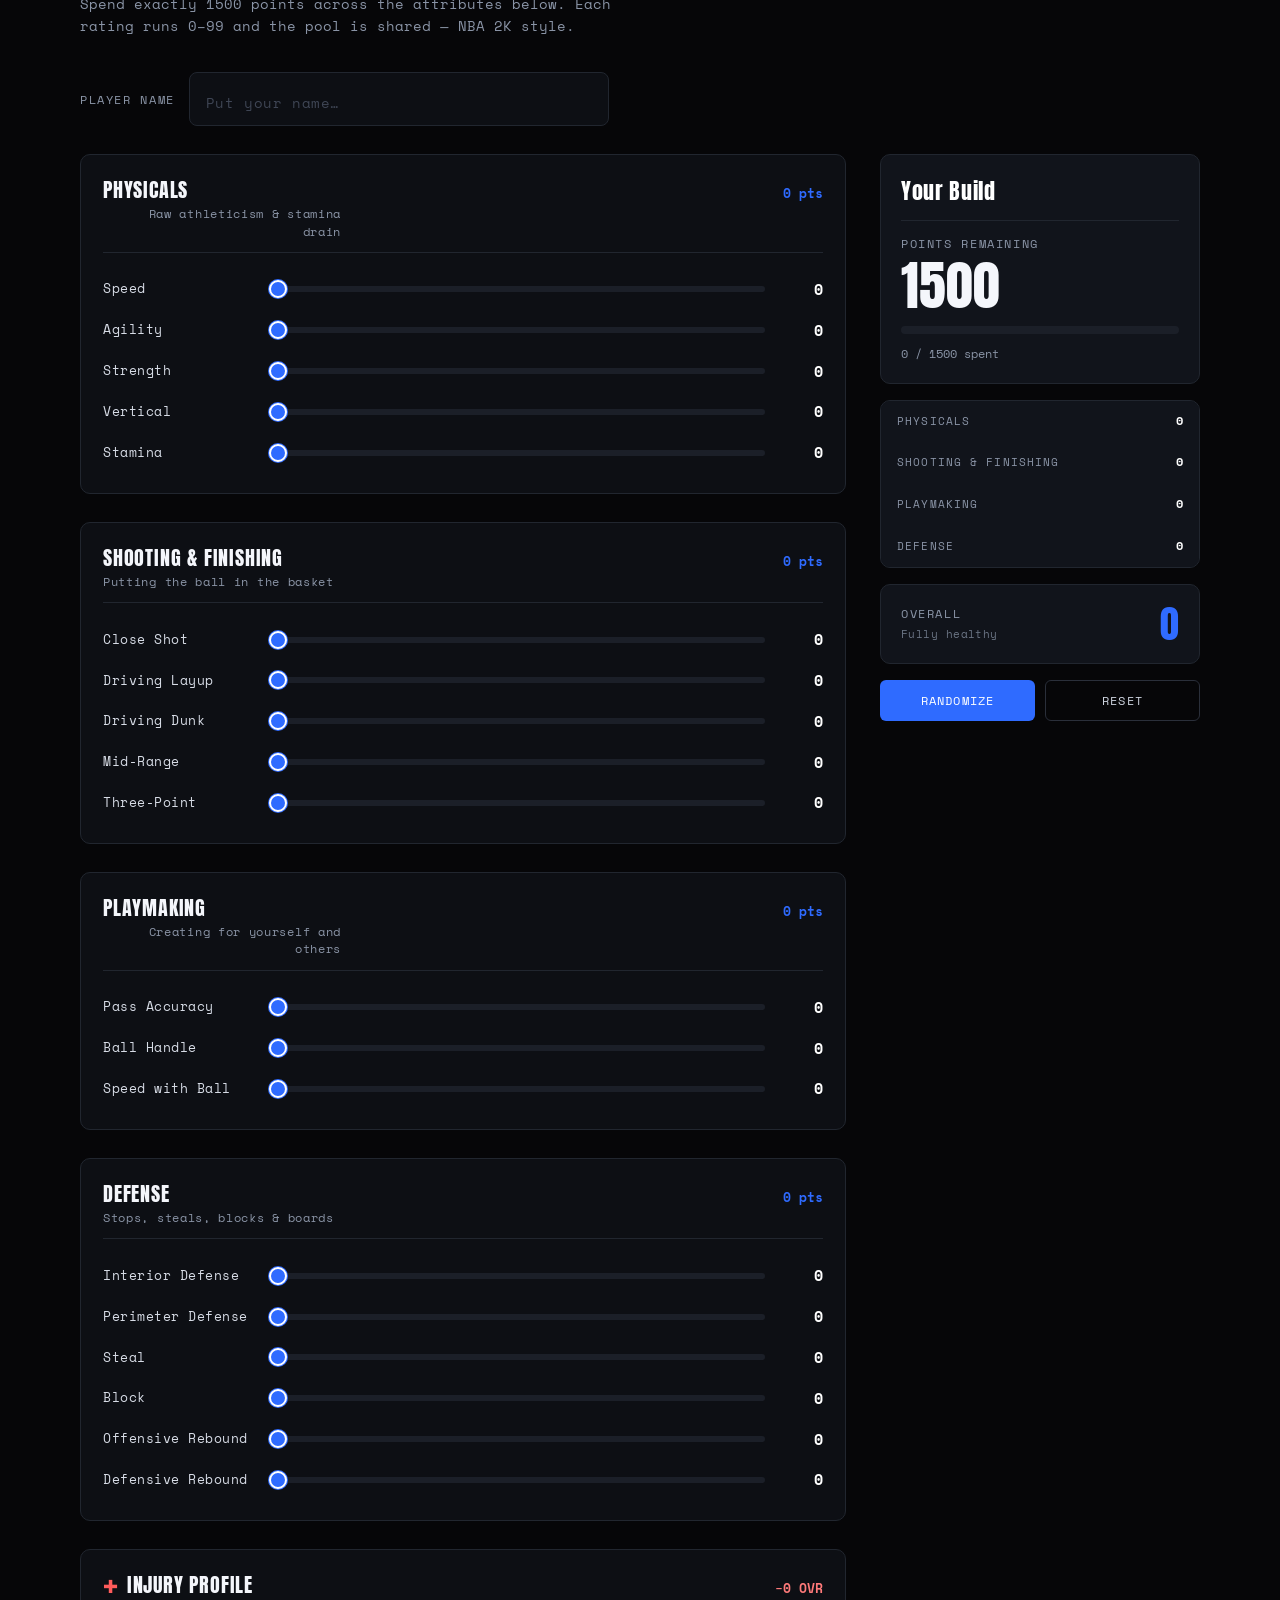
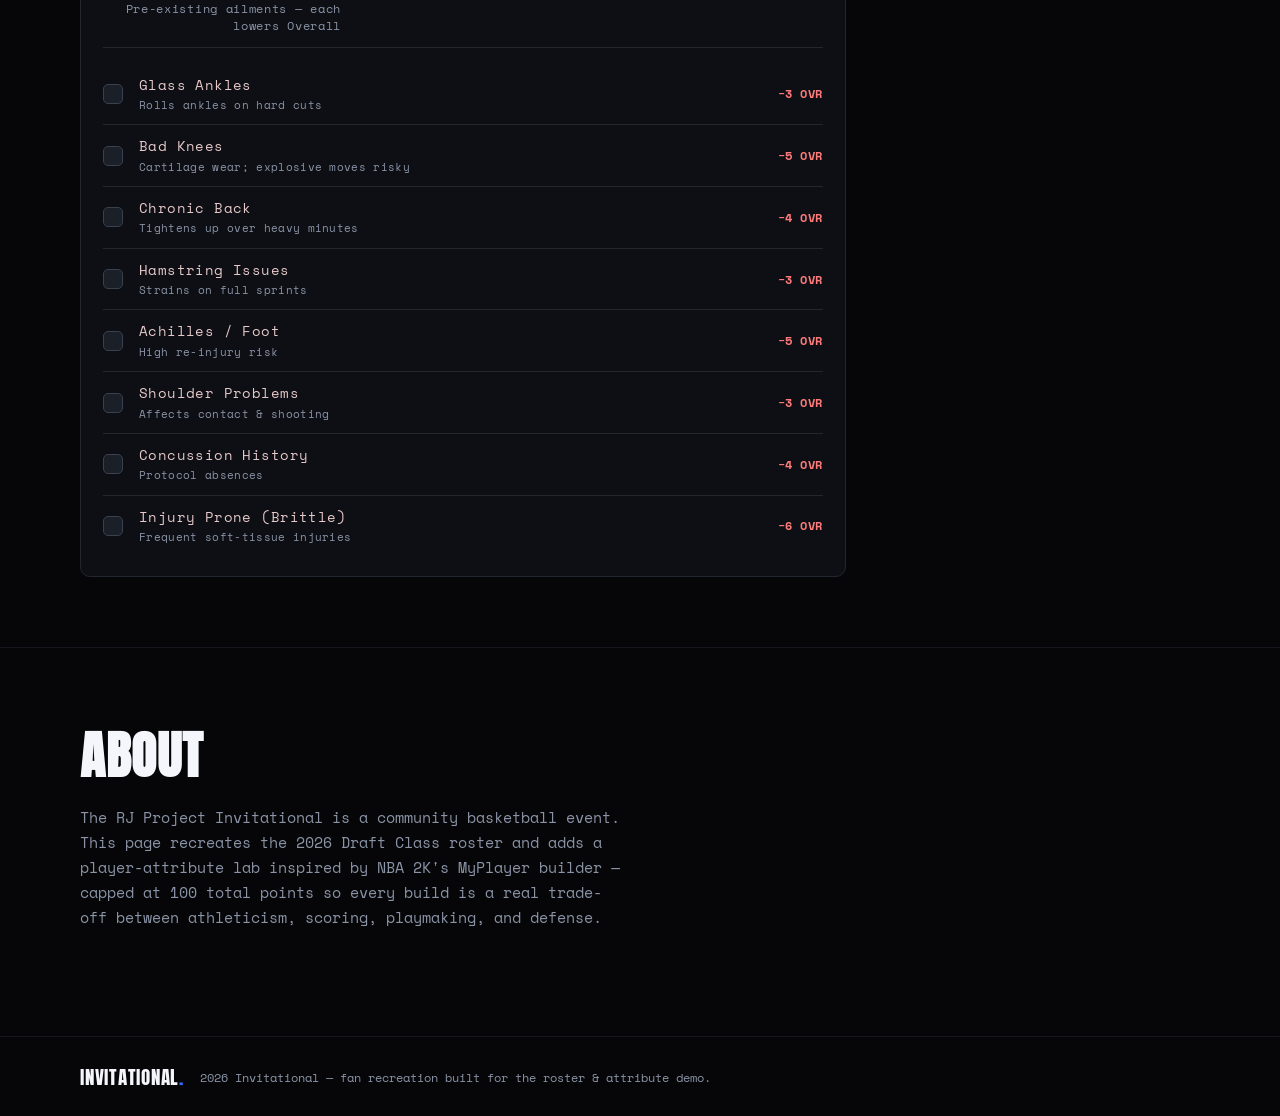
==== commit 7a28b1db: "Build a Player: add Injury Profile that docks Overall - New Injury Profile panel with 8 toggleable a" ====
--- a/preview.html
+++ b/preview.html
@@ -242,9 +242,41 @@
 .cat-totals li span:first-child { color: var(--muted); text-transform: uppercase; letter-spacing: .1em; font-size: .7rem; }
 .cat-totals li b { font-family: var(--mono); color: #fff; }
 
-.overall-card { display: flex; align-items: center; justify-content: space-between; }
+.overall-card { display: flex; align-items: center; justify-content: space-between; gap: 12px; }
+.overall-meta { display: flex; flex-direction: column; gap: 4px; }
 .overall-label { font-size: .72rem; letter-spacing: .14em; text-transform: uppercase; color: var(--muted); }
+.overall-note { font-size: .68rem; letter-spacing: .04em; color: #6b7585; }
 .overall-value { font-family: var(--display); font-size: 2.4rem; line-height: 1; color: var(--blue); }
+.overall-value.hurt { color: #ff5b5b; }
+
+/* ---------- Injury panel ---------- */
+.injury-cat .cat-name::before { content: "\271A"; color: #ff5b5b; margin-right: 8px; font-size: .9em; }
+.injury-total { color: #ff7a7a !important; }
+.injury {
+  display: grid; grid-template-columns: 22px 1fr auto; align-items: center; gap: 14px;
+  padding: 11px 0; cursor: pointer; border-top: 1px solid var(--line);
+}
+.injury:first-of-type { border-top: none; }
+.injury input[type="checkbox"] { position: absolute; opacity: 0; width: 0; height: 0; }
+.injury-box {
+  width: 20px; height: 20px; border-radius: 5px;
+  border: 1px solid #39414f; background: var(--track);
+  display: inline-flex; align-items: center; justify-content: center;
+  transition: background .15s, border-color .15s;
+}
+.injury input:checked + .injury-box { background: #ff5b5b; border-color: #ff5b5b; }
+.injury input:checked + .injury-box::after {
+  content: "\2713"; color: #fff; font-size: .8rem; font-weight: 700; line-height: 1;
+}
+.injury input:focus-visible + .injury-box { box-shadow: 0 0 0 3px rgba(255,91,91,.4); }
+.injury-info { display: flex; flex-direction: column; gap: 2px; }
+.injury-name { font-size: .85rem; letter-spacing: .03em; color: #e6c9c9; }
+.injury input:checked ~ .injury-info .injury-name { color: #ff9b9b; }
+.injury-note { font-size: .68rem; color: var(--muted); letter-spacing: .03em; }
+.injury-pen {
+  font-family: var(--mono); font-weight: 700; font-size: .72rem;
+  letter-spacing: .05em; color: #ff7a7a; white-space: nowrap;
+}
 
 .summary-actions { display: flex; gap: 10px; }
 .btn {
@@ -336,7 +368,10 @@
             <ul class="cat-totals" id="catTotals"><!-- filled by JS --></ul>
 
             <div class="overall-card">
-              <span class="overall-label">Overall</span>
+              <div class="overall-meta">
+                <span class="overall-label">Overall</span>
+                <span class="overall-note" id="overallNote">Fully healthy</span>
+              </div>
               <span class="overall-value" id="overallValue">0</span>
             </div>
 
@@ -467,6 +502,23 @@
   };
   const remaining = function () { return POINT_CAP - spent(); };
 
+  /* ---------- Injuries (each ailment docks Overall points) ---------- */
+  const INJURIES = [
+    { id: "ankles",     name: "Glass Ankles",          penalty: 3, note: "Rolls ankles on hard cuts" },
+    { id: "knees",      name: "Bad Knees",             penalty: 5, note: "Cartilage wear; explosive moves risky" },
+    { id: "back",       name: "Chronic Back",          penalty: 4, note: "Tightens up over heavy minutes" },
+    { id: "hamstring",  name: "Hamstring Issues",      penalty: 3, note: "Strains on full sprints" },
+    { id: "achilles",   name: "Achilles / Foot",       penalty: 5, note: "High re-injury risk" },
+    { id: "shoulder",   name: "Shoulder Problems",     penalty: 3, note: "Affects contact & shooting" },
+    { id: "concussion", name: "Concussion History",    penalty: 4, note: "Protocol absences" },
+    { id: "brittle",    name: "Injury Prone (Brittle)", penalty: 6, note: "Frequent soft-tissue injuries" }
+  ];
+  const injuryState = {};
+  INJURIES.forEach(function (i) { injuryState[i.id] = false; });
+  const injuryPenalty = function () {
+    return INJURIES.reduce(function (s, i) { return s + (injuryState[i.id] ? i.penalty : 0); }, 0);
+  };
+
   function buildAttributes() {
     const host = document.getElementById("attributes");
     if (!host) return;
@@ -551,9 +603,60 @@
     if (bar) bar.style.width = Math.min(100, (sp / POINT_CAP) * 100) + "%";
     if (barWrap) barWrap.classList.toggle("over", sp > POINT_CAP);
 
-    // overall = average of all attributes, rounded
+    // overall = average of all attributes, minus injury penalties (floored at 0)
+    const penalty = injuryPenalty();
+    const base = Math.round(sp / allIds.length);
+    const finalOverall = Math.max(0, base - penalty);
+
     const overallEl = document.getElementById("overallValue");
-    if (overallEl) overallEl.textContent = Math.round(sp / allIds.length);
+    if (overallEl) {
+      overallEl.textContent = finalOverall;
+      overallEl.classList.toggle("hurt", penalty > 0);
+    }
+    const noteEl = document.getElementById("overallNote");
+    if (noteEl) {
+      noteEl.textContent = penalty > 0
+        ? ("Base " + base + " · −" + penalty + " injuries")
+        : "Fully healthy";
+    }
+    const injTotal = document.querySelector("[data-injury-total]");
+    if (injTotal) injTotal.innerHTML = "−" + penalty + " OVR";
+  }
+
+  function buildInjuries() {
+    const host = document.getElementById("attributes");
+    if (!host) return;
+
+    const rows = INJURIES.map(function (i) {
+      return (
+        '<label class="injury">' +
+          '<input type="checkbox" data-injury="' + i.id + '" />' +
+          '<span class="injury-box" aria-hidden="true"></span>' +
+          '<span class="injury-info">' +
+            '<span class="injury-name">' + i.name + '</span>' +
+            '<span class="injury-note">' + i.note + '</span>' +
+          '</span>' +
+          '<span class="injury-pen">&minus;' + i.penalty + ' OVR</span>' +
+        '</label>'
+      );
+    }).join("");
+
+    const sec = document.createElement("section");
+    sec.className = "cat injury-cat";
+    sec.innerHTML =
+      '<div class="cat-head"><div>' +
+        '<div class="cat-name">Injury Profile</div>' +
+        '<div class="cat-sub">Pre-existing ailments — each lowers Overall</div>' +
+      '</div><div class="cat-points injury-total" data-injury-total>&minus;0 OVR</div></div>' +
+      rows;
+    host.appendChild(sec);
+
+    sec.addEventListener("change", function (e) {
+      const cb = e.target;
+      if (!cb.matches('input[type="checkbox"]')) return;
+      injuryState[cb.dataset.injury] = cb.checked;
+      render();
+    });
   }
 
   function buildCatTotals() {
@@ -569,6 +672,8 @@
 
   function resetAll() {
     allIds.forEach(function (id) { state[id] = 0; });
+    INJURIES.forEach(function (i) { injuryState[i.id] = false; });
+    document.querySelectorAll('input[data-injury]').forEach(function (cb) { cb.checked = false; });
     render();
   }
 
@@ -597,6 +702,7 @@
   function init() {
     renderRoster();
     buildAttributes();
+    buildInjuries();
     buildCatTotals();
     render();
 
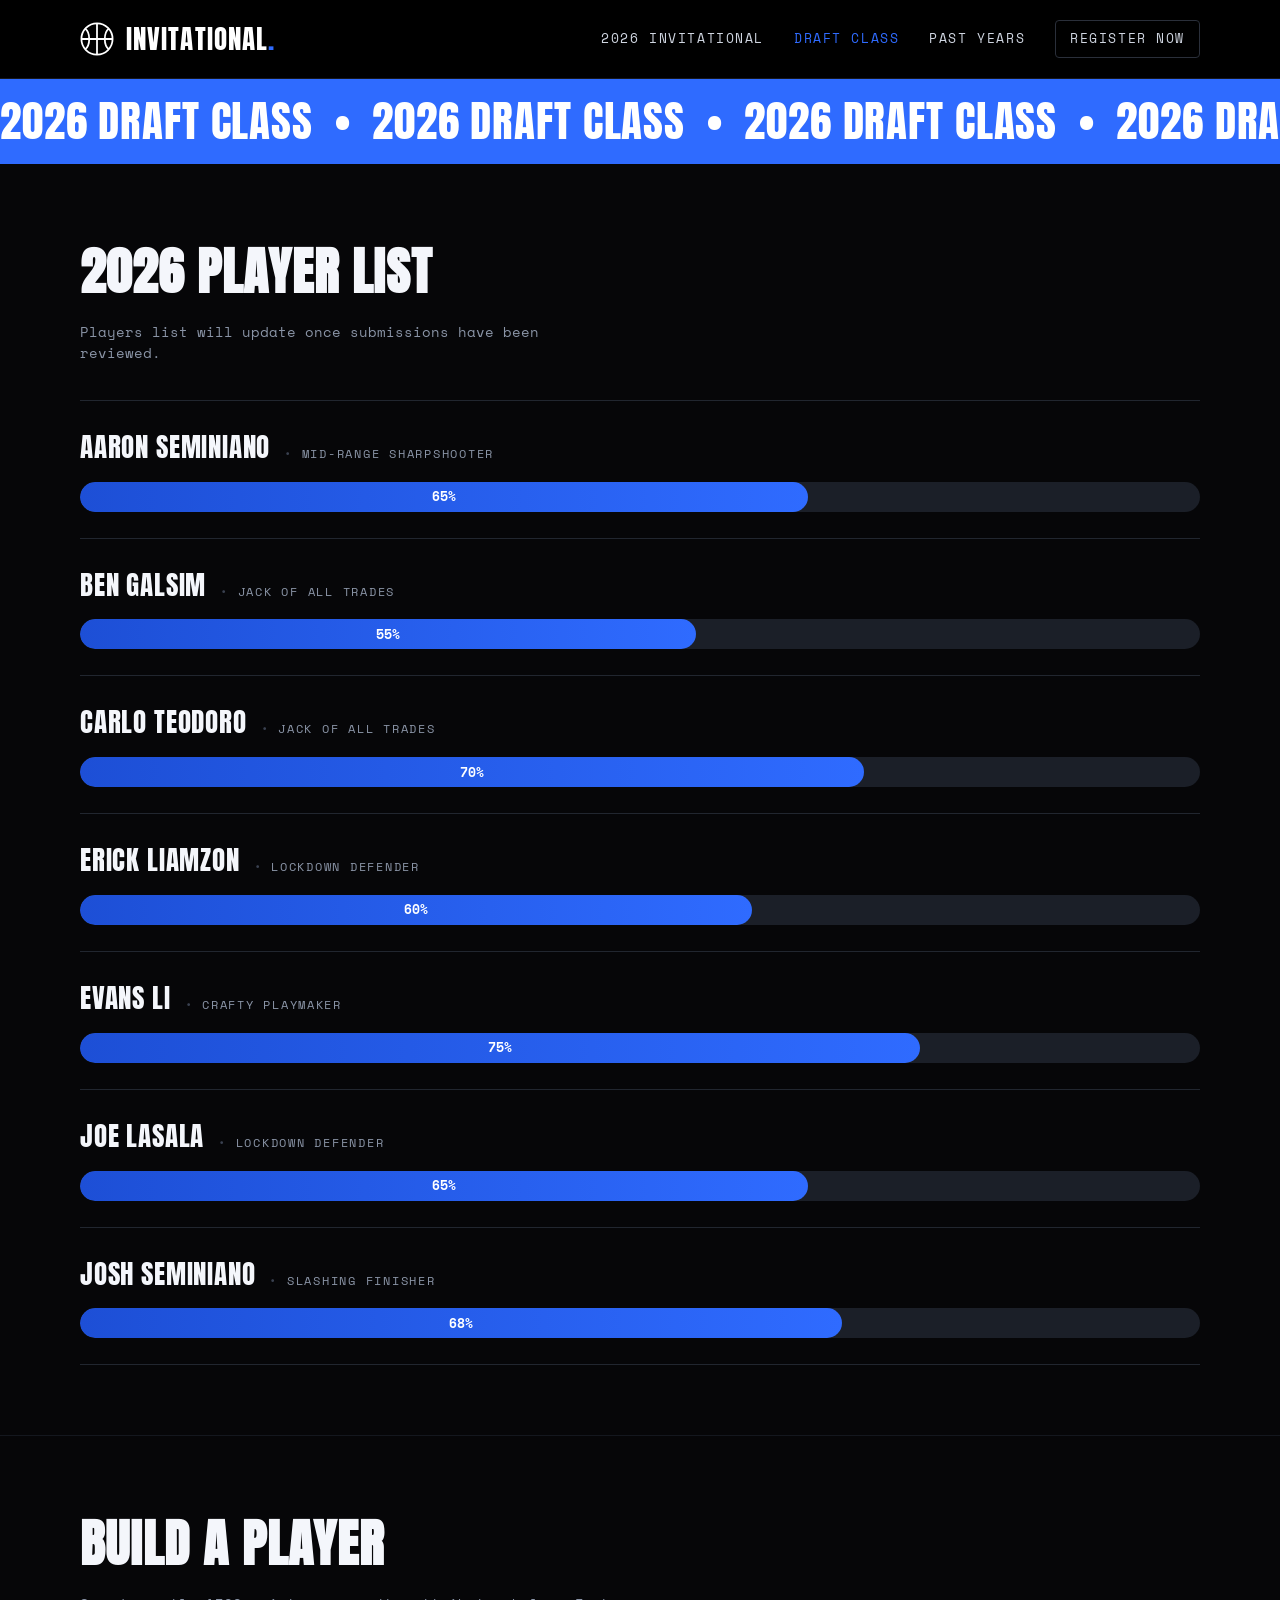
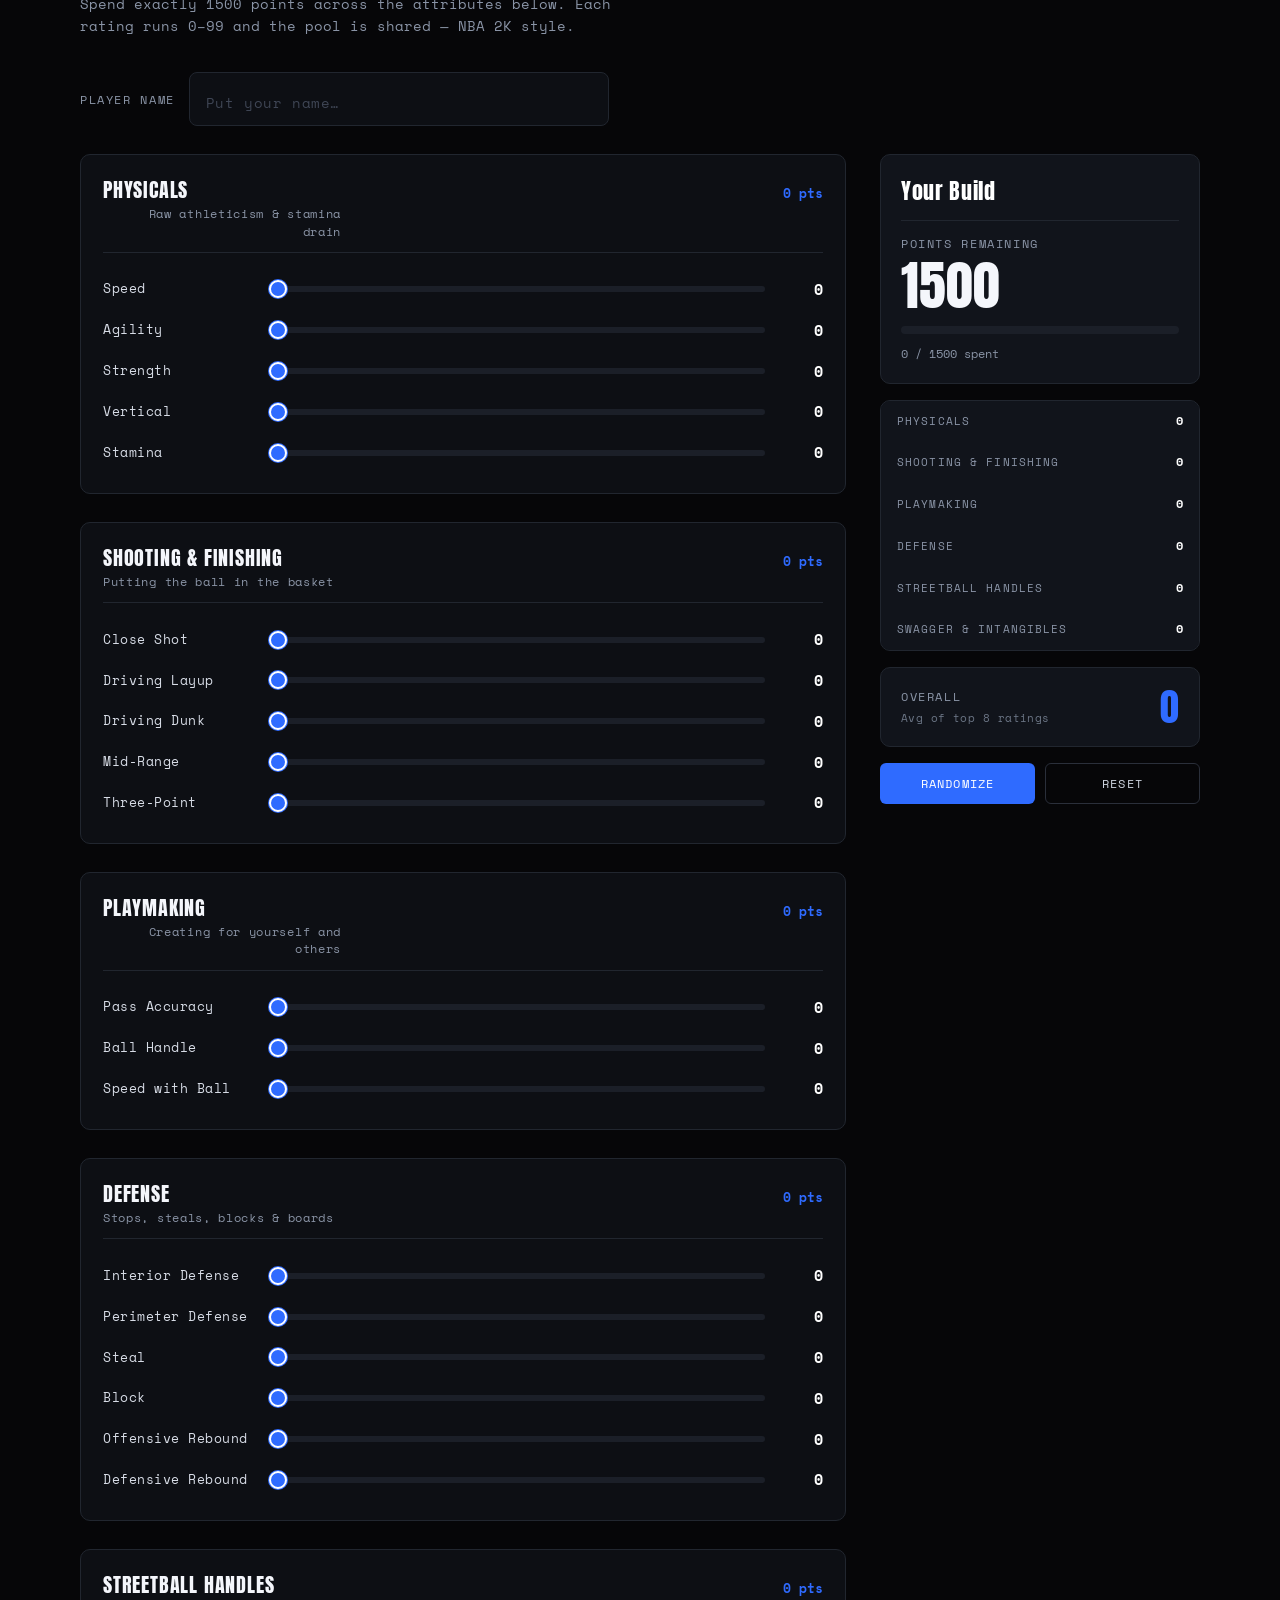
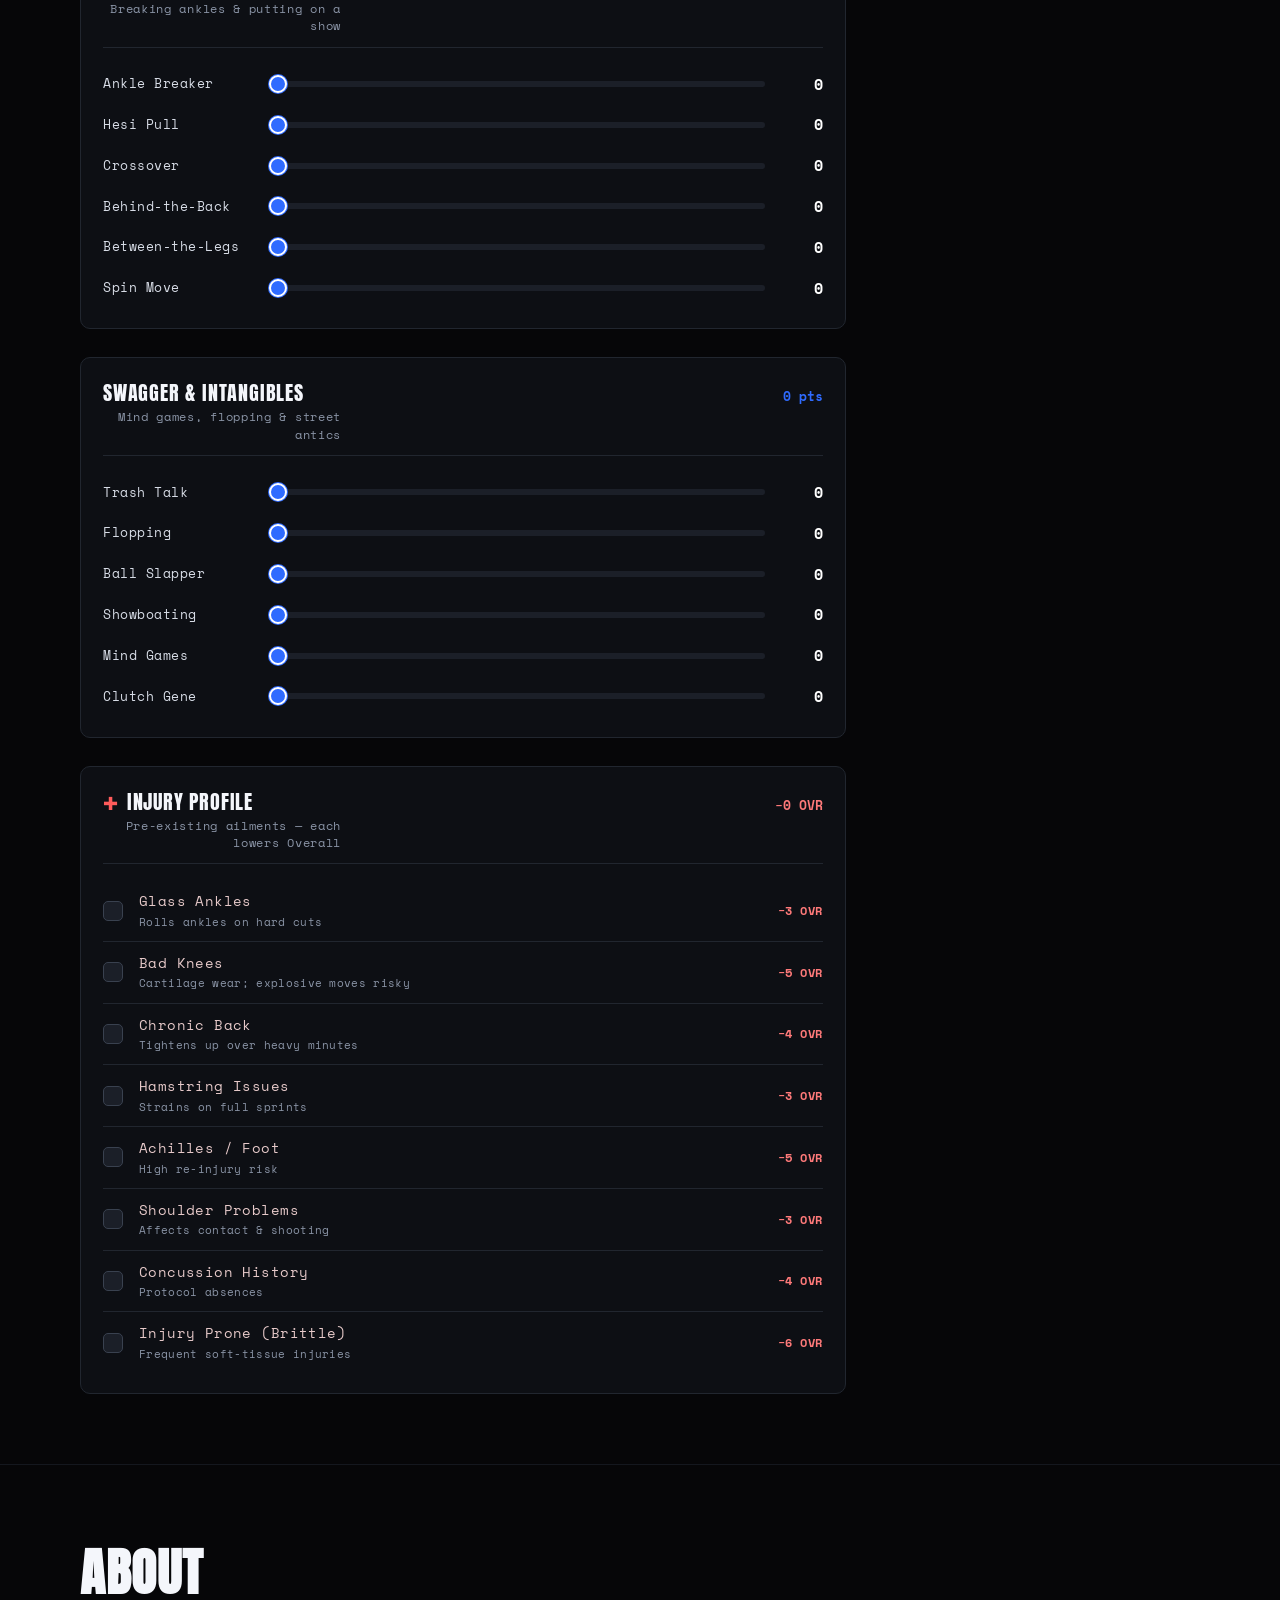
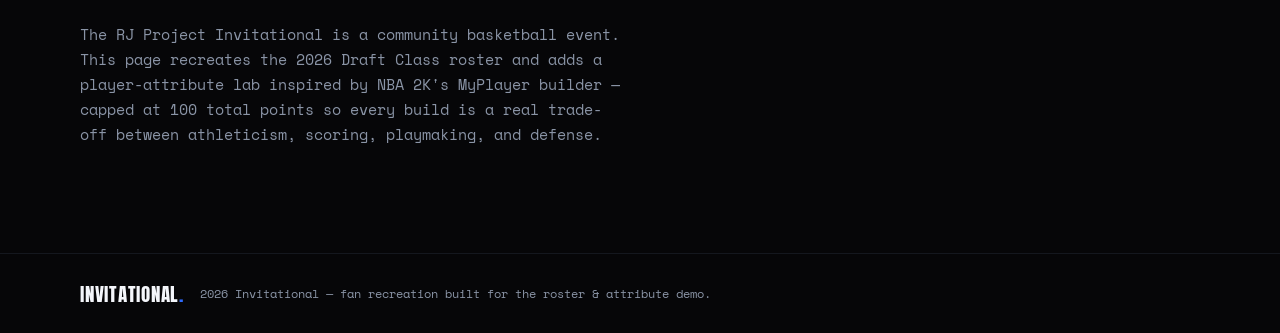
==== commit 217d72bb: "Build a Player: add streetball sections + top-8 Overall formula - New "Streetball Handles" (Ankle Br" ====
--- a/preview.html
+++ b/preview.html
@@ -479,6 +479,24 @@
         "Interior Defense", "Perimeter Defense", "Steal",
         "Block", "Offensive Rebound", "Defensive Rebound"
       ]
+    },
+    {
+      key: "handles",
+      name: "Streetball Handles",
+      sub: "Breaking ankles & putting on a show",
+      attrs: [
+        "Ankle Breaker", "Hesi Pull", "Crossover",
+        "Behind-the-Back", "Between-the-Legs", "Spin Move"
+      ]
+    },
+    {
+      key: "swagger",
+      name: "Swagger & Intangibles",
+      sub: "Mind games, flopping & street antics",
+      attrs: [
+        "Trash Talk", "Flopping", "Ball Slapper",
+        "Showboating", "Mind Games", "Clutch Gene"
+      ]
     }
   ];
 
@@ -603,10 +621,19 @@
     if (bar) bar.style.width = Math.min(100, (sp / POINT_CAP) * 100) + "%";
     if (barWrap) barWrap.classList.toggle("over", sp > POINT_CAP);
 
-    // overall = average of all attributes, minus injury penalties (floored at 0)
+    // Overall = average of the player's BEST attributes, minus injuries.
+    // A "top N" average (vs. a flat average across every attribute) lets a
+    // focused build climb into the 90s while a thin spread stays lower.
     const penalty = injuryPenalty();
-    const base = Math.round(sp / allIds.length);
-    const finalOverall = Math.max(0, base - penalty);
+    const TOP_N = 8;
+    const topRatings = allIds
+      .map(function (id) { return state[id]; })
+      .sort(function (a, b) { return b - a; })
+      .slice(0, TOP_N);
+    const base = topRatings.length
+      ? Math.round(topRatings.reduce(function (a, b) { return a + b; }, 0) / topRatings.length)
+      : 0;
+    const finalOverall = Math.max(0, Math.min(99, base - penalty));
 
     const overallEl = document.getElementById("overallValue");
     if (overallEl) {
@@ -617,7 +644,7 @@
     if (noteEl) {
       noteEl.textContent = penalty > 0
         ? ("Base " + base + " · −" + penalty + " injuries")
-        : "Fully healthy";
+        : ("Avg of top " + TOP_N + " ratings");
     }
     const injTotal = document.querySelector("[data-injury-total]");
     if (injTotal) injTotal.innerHTML = "−" + penalty + " OVR";
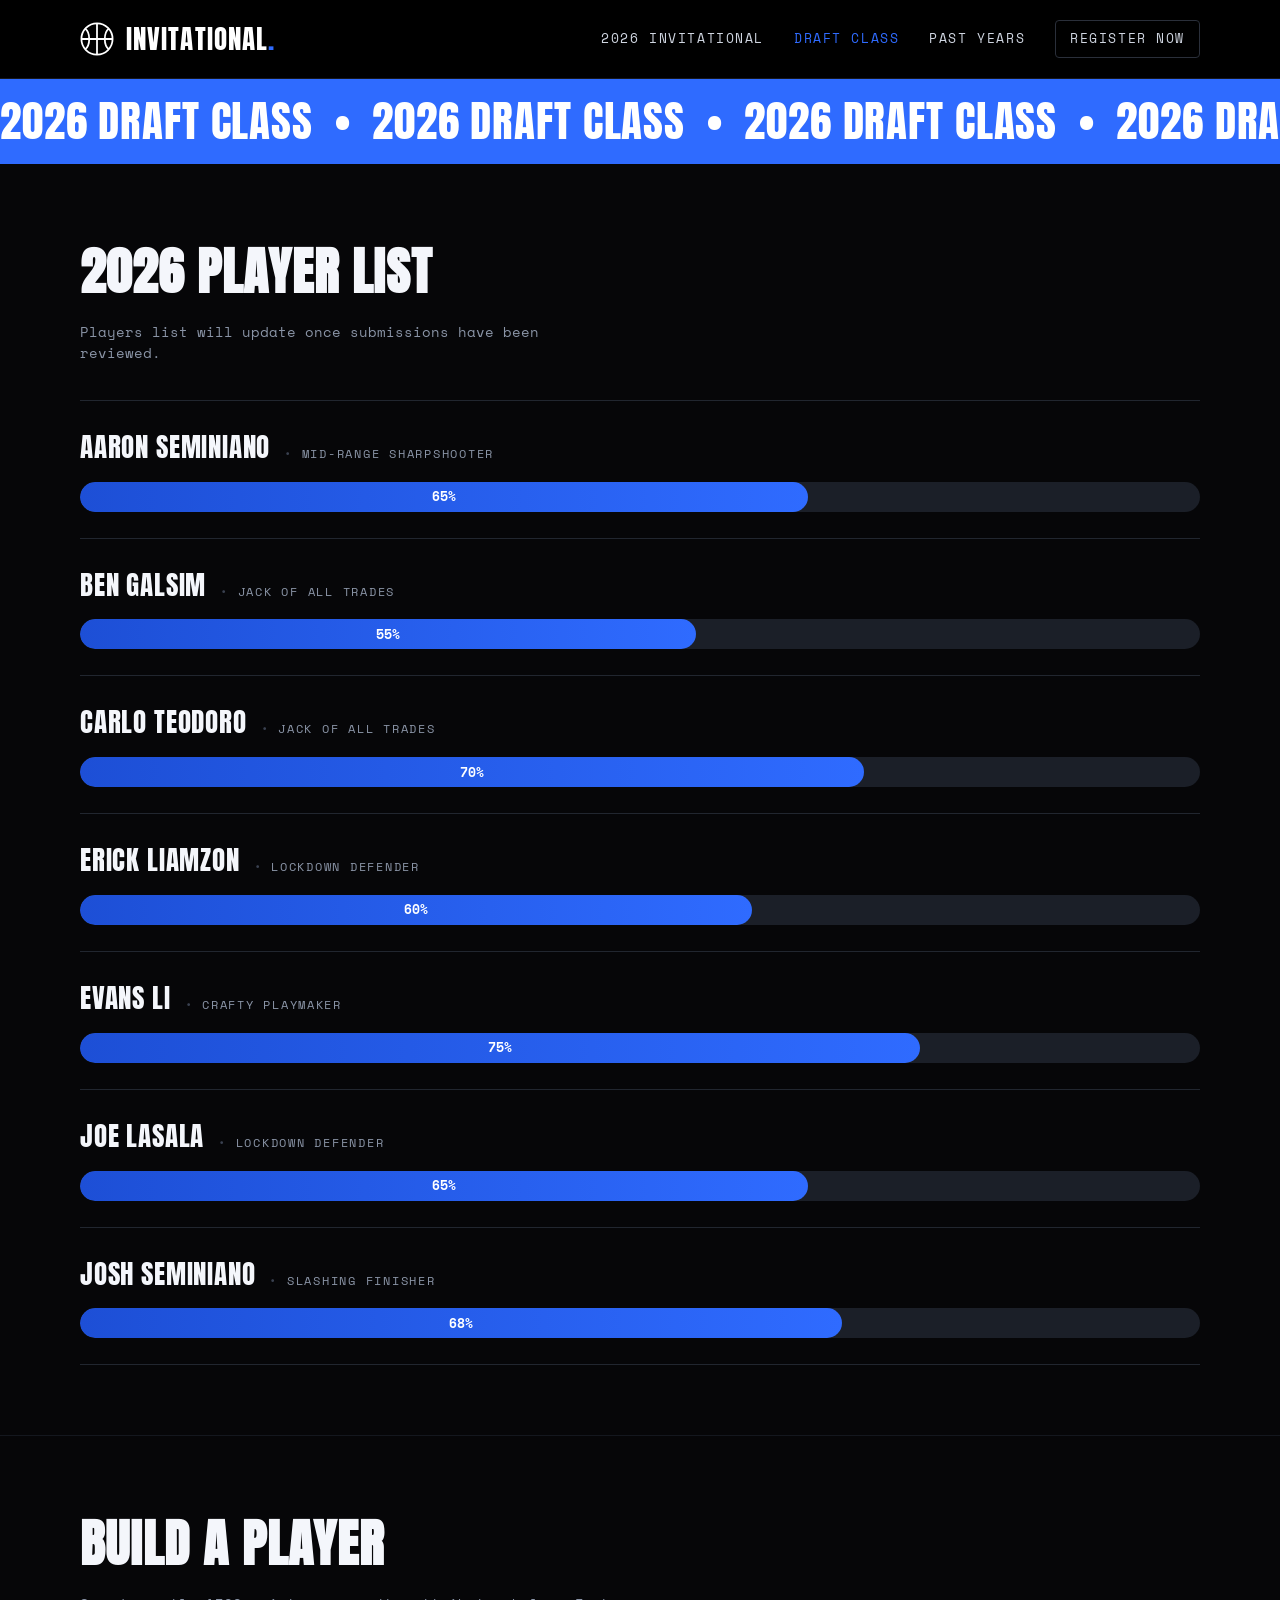
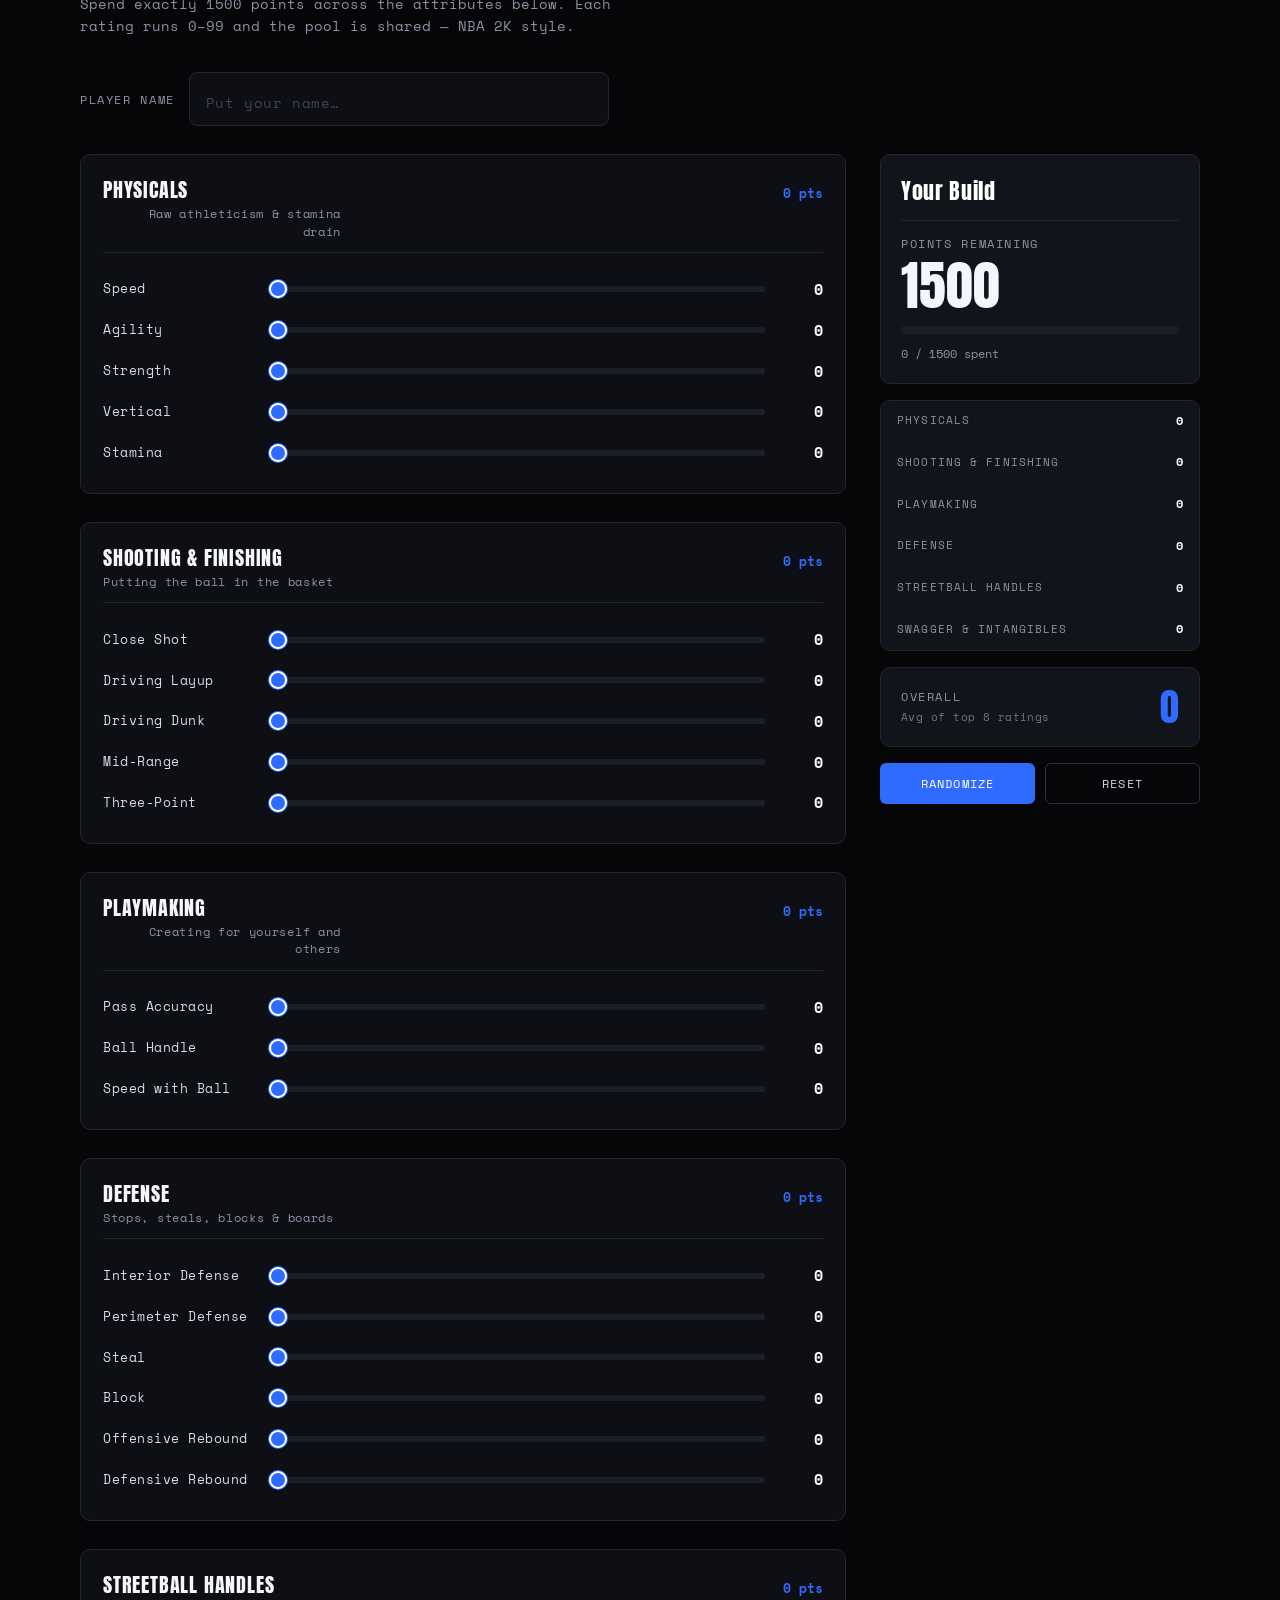
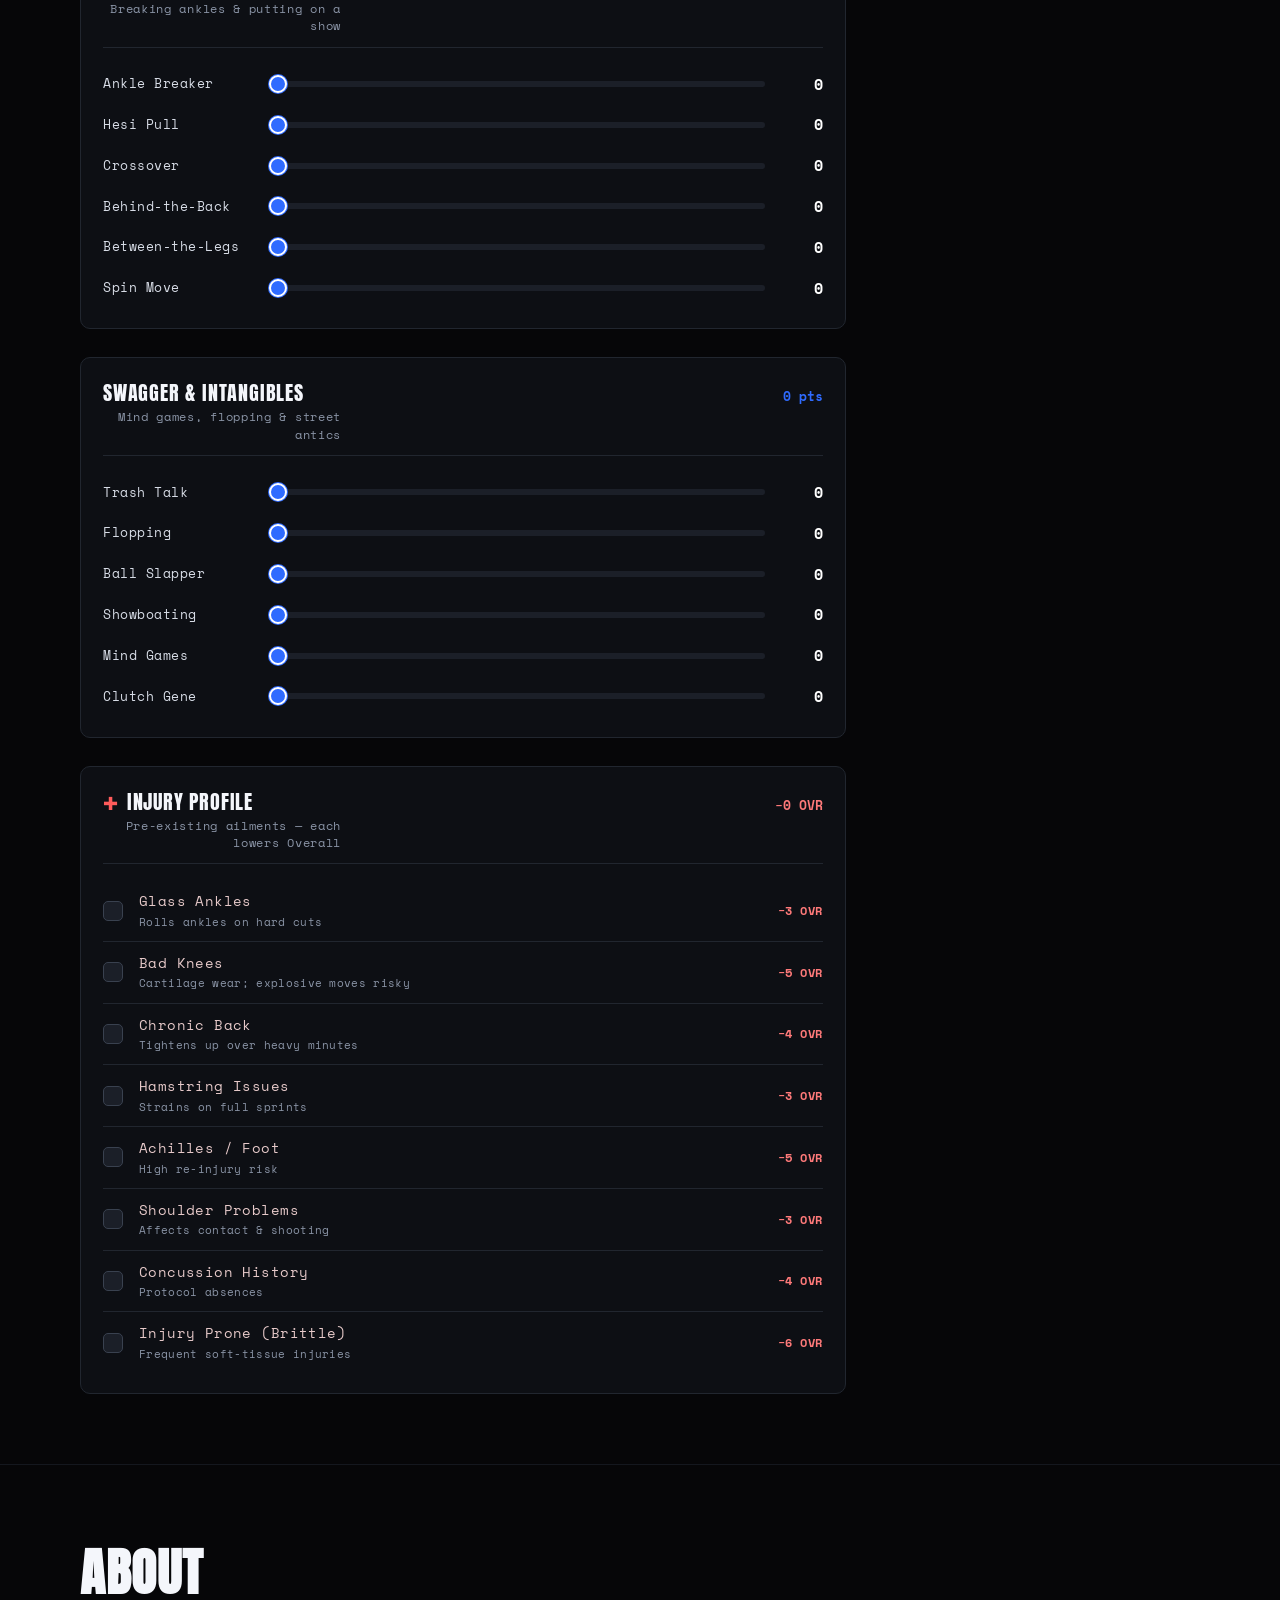
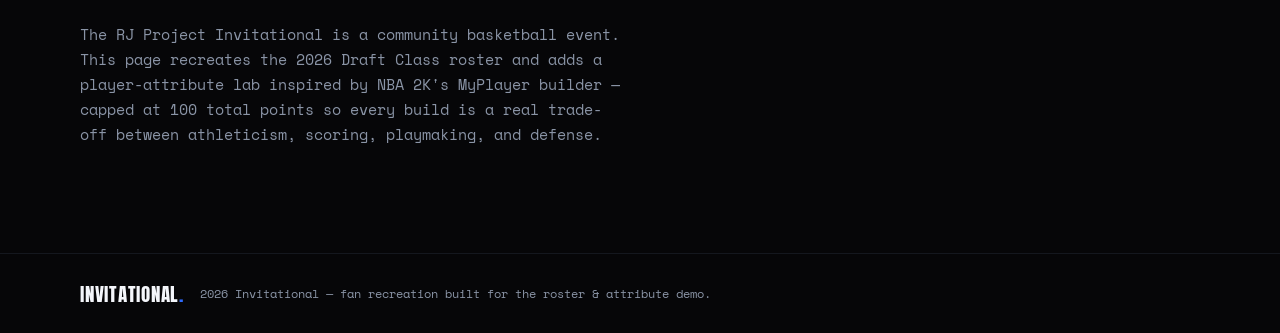
==== commit 31254b9d: "Build a Player: Streetball + Swagger now boost Overall via a flair bonus Investing in the streetball" ====
--- a/preview.html
+++ b/preview.html
@@ -515,6 +515,22 @@
     });
   });
 
+  // Streetball Handles + Swagger feed a separate "flair" bonus to the Overall,
+  // so investing in them always nudges your rating (up to +FLAIR_MAX) even when
+  // those ratings don't crack your top-8 core attributes.
+  const STREET_KEYS = { handles: true, swagger: true };
+  const streetIds = [];
+  CATEGORIES.forEach(function (cat) {
+    if (!STREET_KEYS[cat.key]) return;
+    cat.attrs.forEach(function (attr) { streetIds.push(idOf(cat.key, attr)); });
+  });
+  const FLAIR_MAX = 6;
+  const flairBonus = function () {
+    if (!streetIds.length) return 0;
+    const sum = streetIds.reduce(function (s, id) { return s + state[id]; }, 0);
+    return Math.round((sum / (streetIds.length * ATTR_MAX)) * FLAIR_MAX);
+  };
+
   const spent = function () {
     return allIds.reduce(function (sum, id) { return sum + state[id]; }, 0);
   };
@@ -625,6 +641,7 @@
     // A "top N" average (vs. a flat average across every attribute) lets a
     // focused build climb into the 90s while a thin spread stays lower.
     const penalty = injuryPenalty();
+    const flair = flairBonus();
     const TOP_N = 8;
     const topRatings = allIds
       .map(function (id) { return state[id]; })
@@ -633,7 +650,7 @@
     const base = topRatings.length
       ? Math.round(topRatings.reduce(function (a, b) { return a + b; }, 0) / topRatings.length)
       : 0;
-    const finalOverall = Math.max(0, Math.min(99, base - penalty));
+    const finalOverall = Math.max(0, Math.min(99, base + flair - penalty));
 
     const overallEl = document.getElementById("overallValue");
     if (overallEl) {
@@ -642,9 +659,14 @@
     }
     const noteEl = document.getElementById("overallNote");
     if (noteEl) {
-      noteEl.textContent = penalty > 0
-        ? ("Base " + base + " · −" + penalty + " injuries")
-        : ("Avg of top " + TOP_N + " ratings");
+      if (flair === 0 && penalty === 0) {
+        noteEl.textContent = "Avg of top " + TOP_N + " ratings";
+      } else {
+        const parts = ["Top " + TOP_N + " " + base];
+        if (flair > 0) parts.push("+" + flair + " flair");
+        if (penalty > 0) parts.push("−" + penalty + " injuries");
+        noteEl.textContent = parts.join(" · ");
+      }
     }
     const injTotal = document.querySelector("[data-injury-total]");
     if (injTotal) injTotal.innerHTML = "−" + penalty + " OVR";
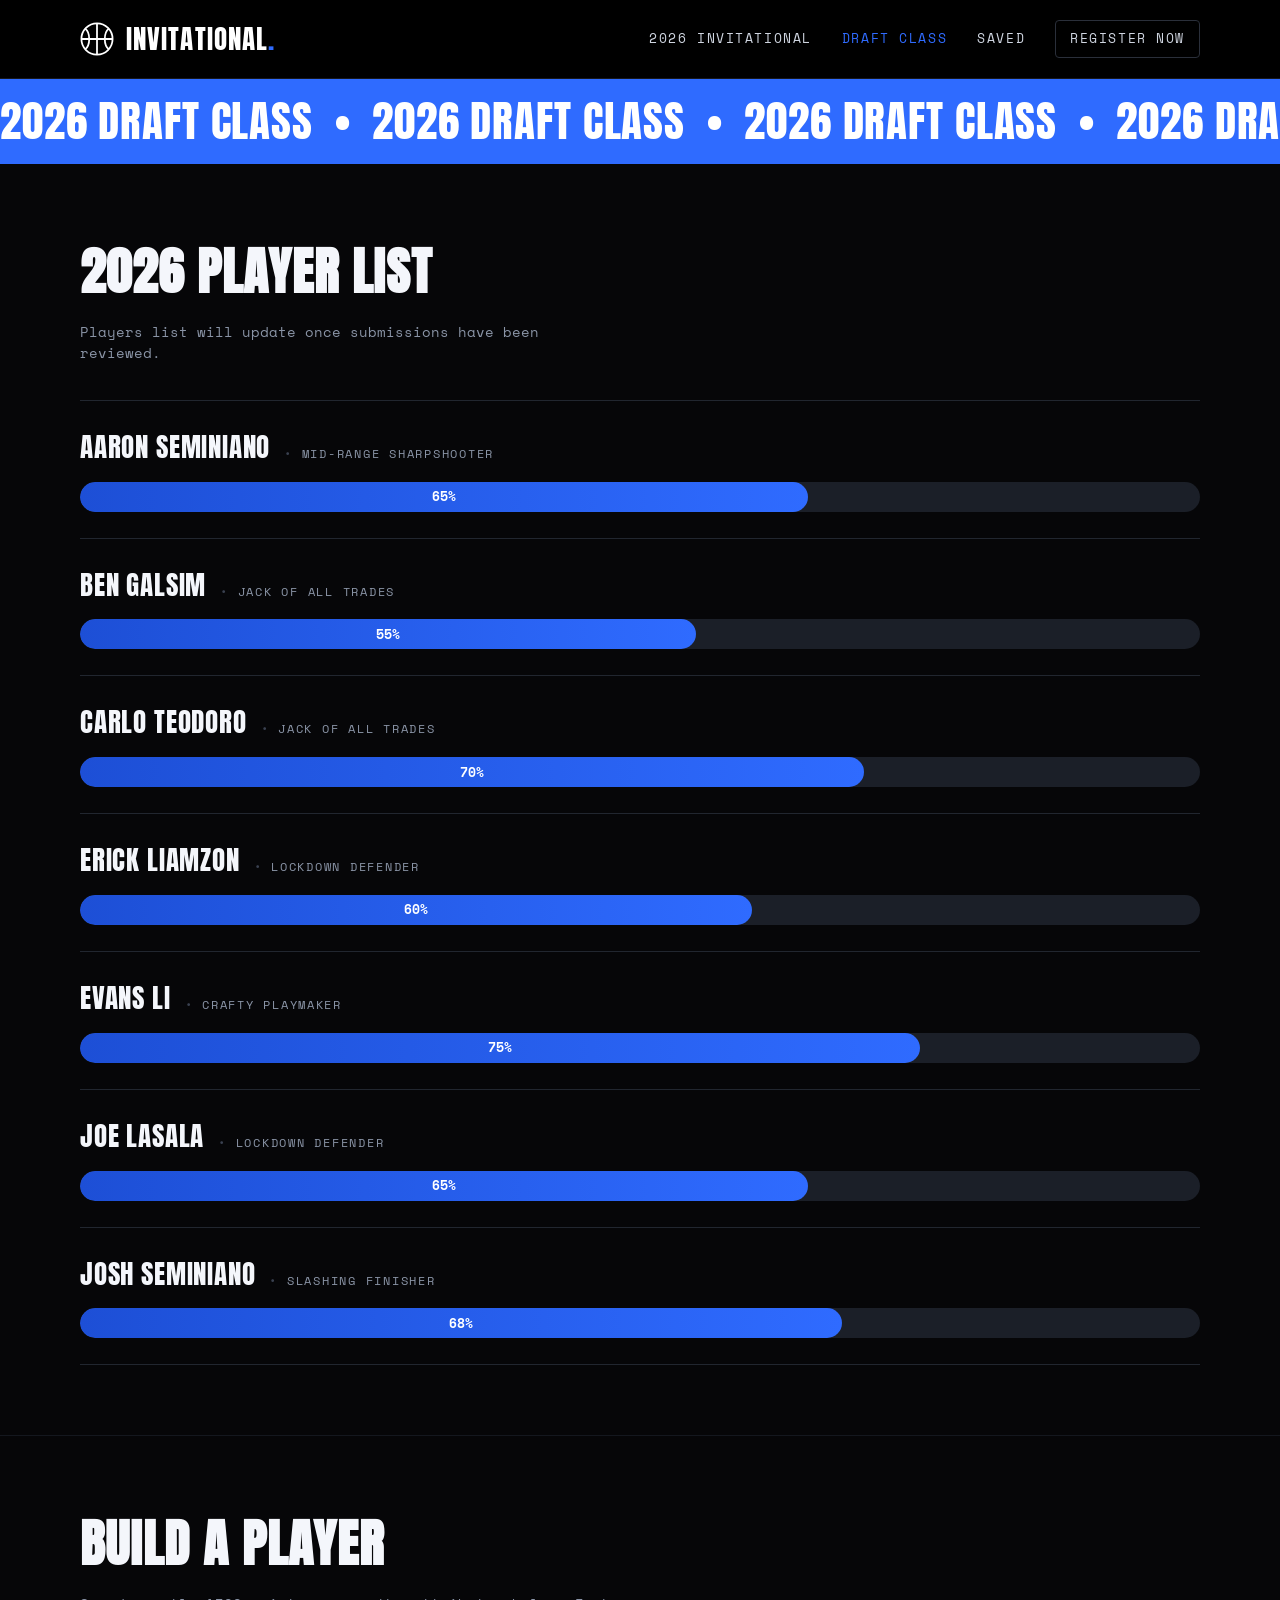
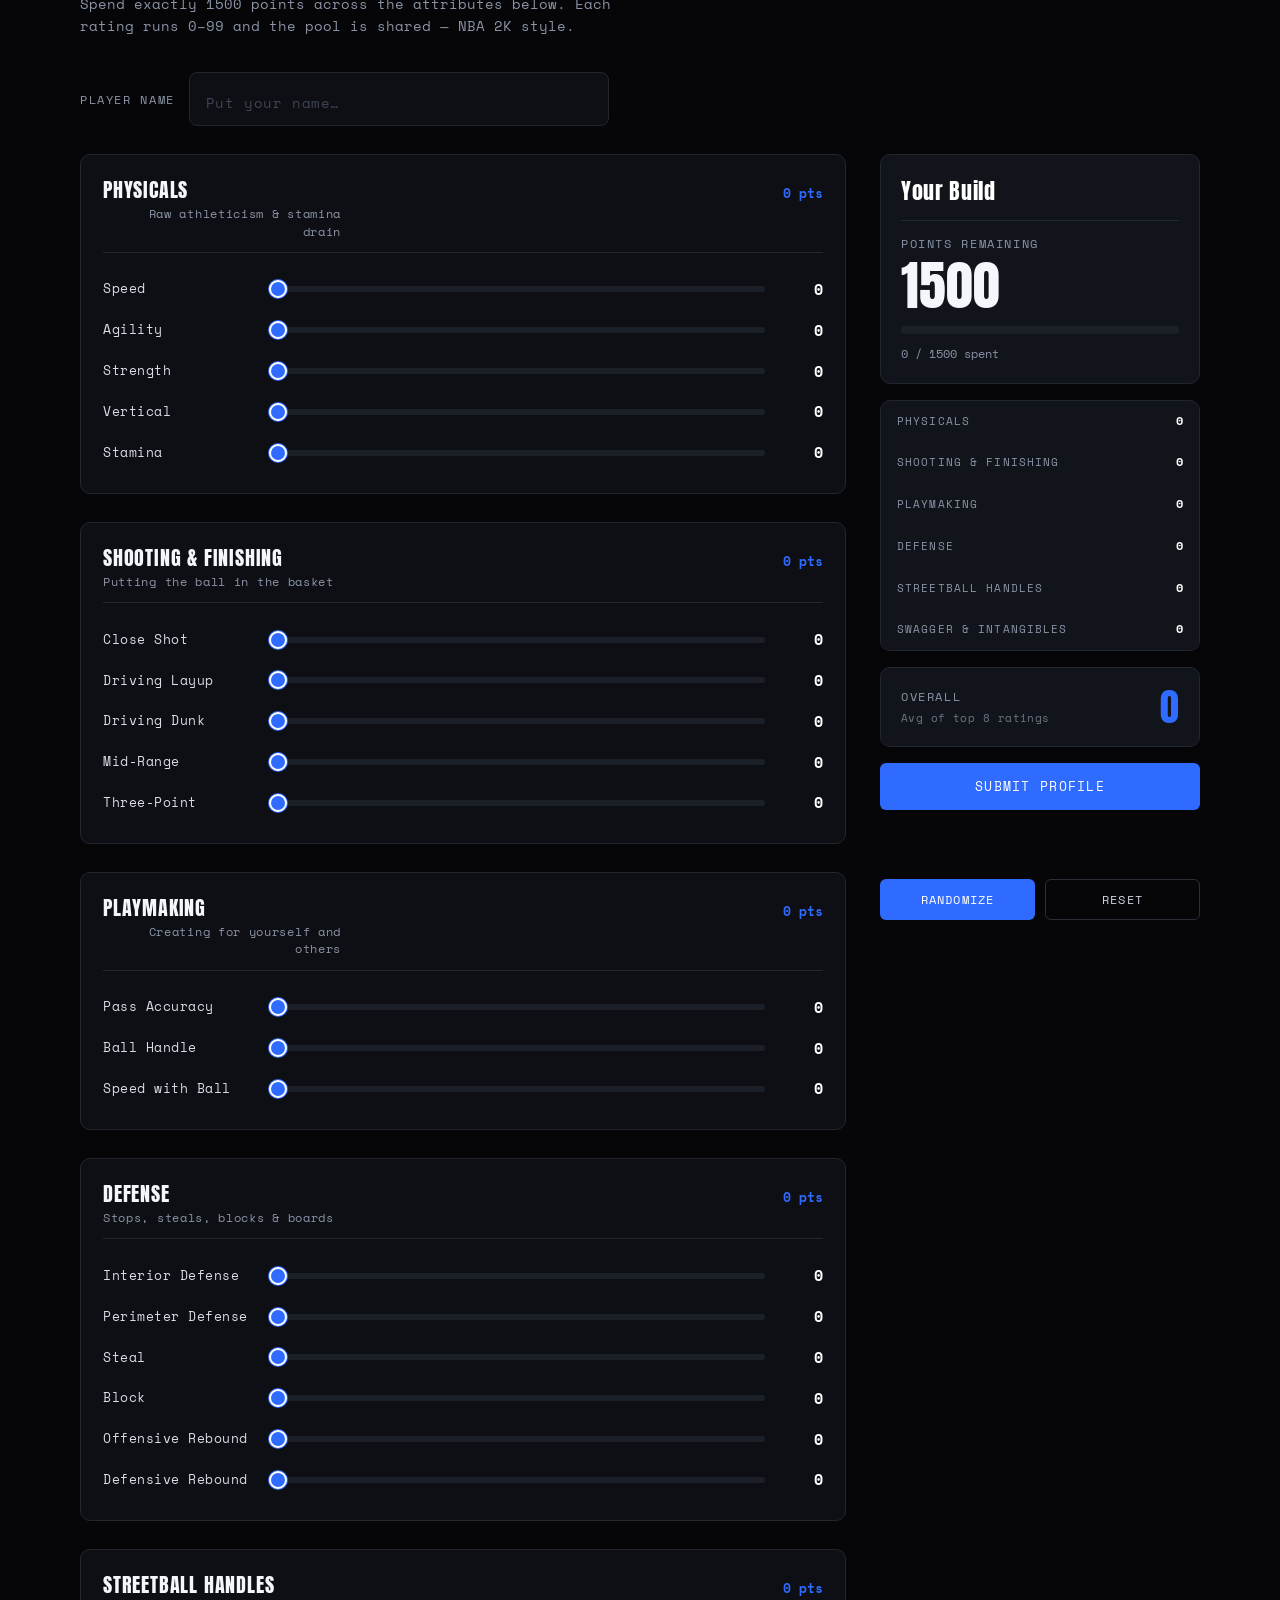
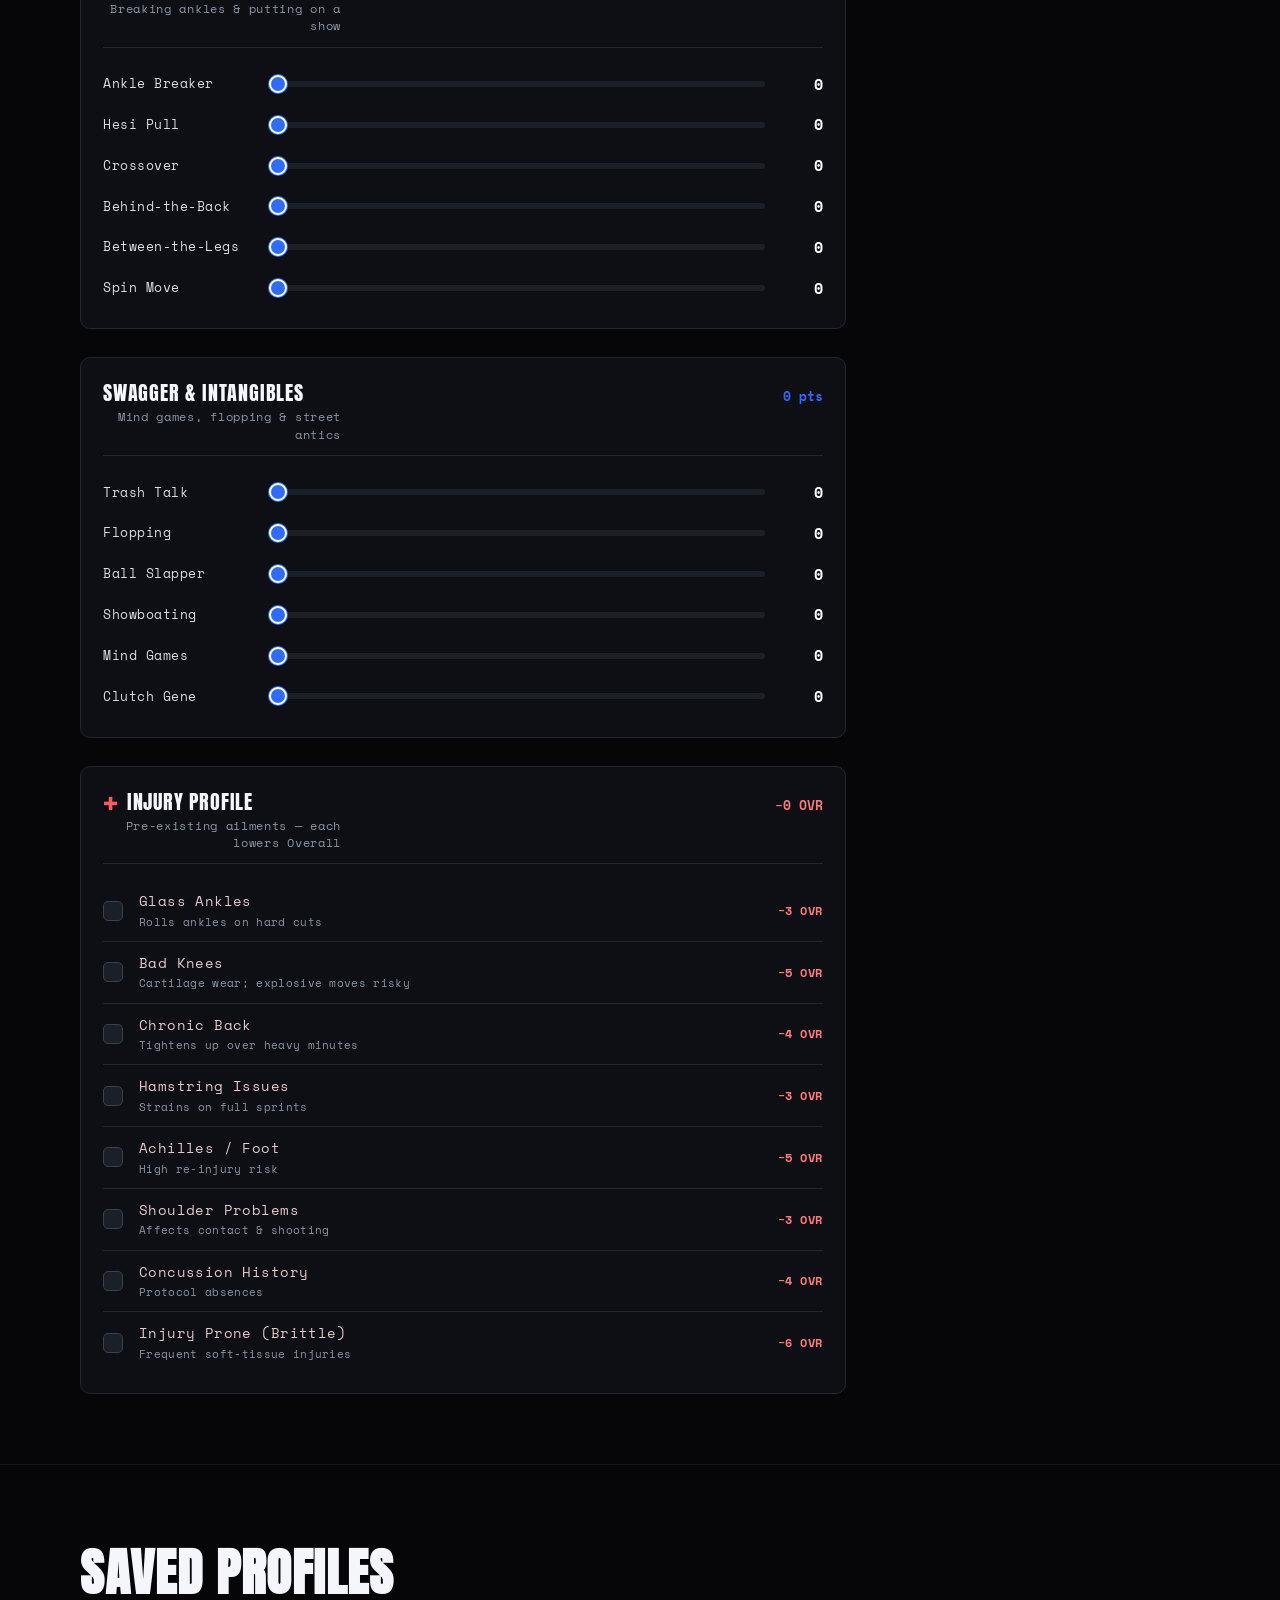
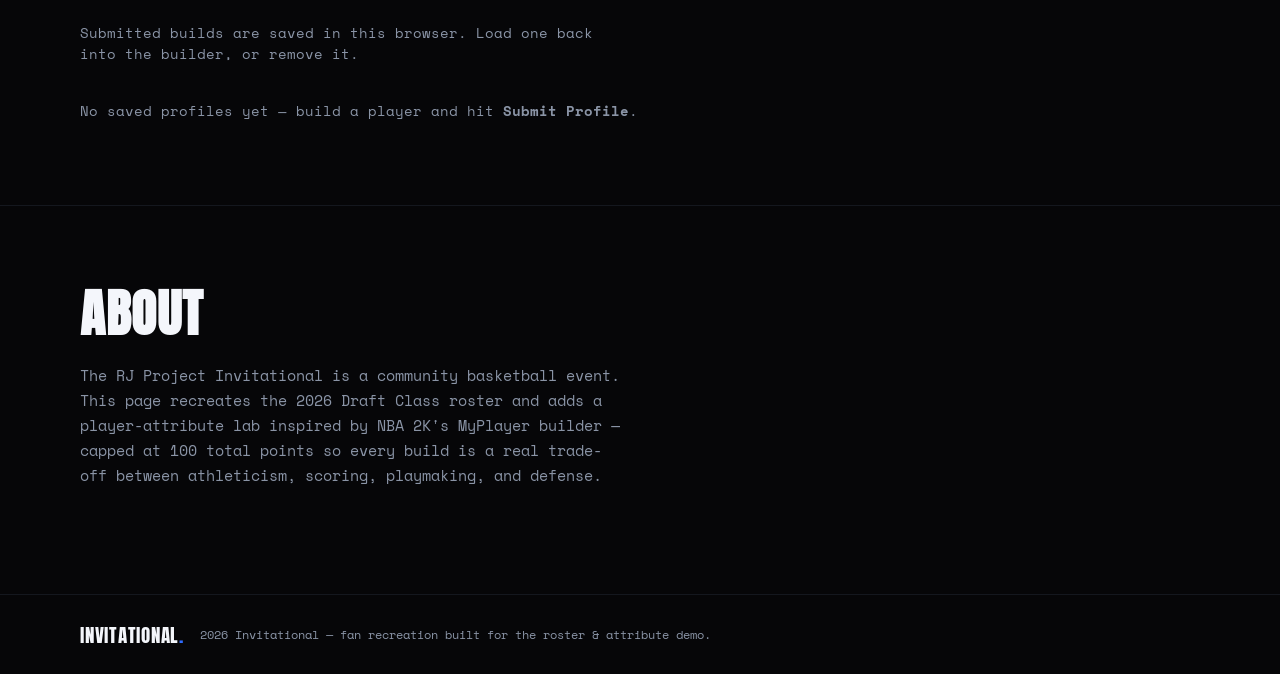
==== commit 4b4f9b01: "Build a Player: add Submit Profile + Saved Profiles (localStorage) - "Submit Profile" button saves t" ====
--- a/preview.html
+++ b/preview.html
@@ -288,6 +288,42 @@
 .btn-outline { background: transparent; border-color: #2a2f3a; color: #cfd5e0; }
 .btn-outline:hover { background: var(--card-2); border-color: var(--blue); color: #fff; }
 
+/* ---------- Submit + saved profiles ---------- */
+.btn-submit {
+  width: 100%; margin-bottom: 10px; padding: 13px 12px; font-size: .8rem;
+  background: var(--blue); color: #fff;
+}
+.btn-submit:hover { background: var(--blue-dim); }
+.btn-sm { flex: 0 0 auto; padding: 7px 12px; font-size: .68rem; }
+
+.submit-status { min-height: 1.1em; margin: 0 0 14px; font-size: .74rem; letter-spacing: .03em; color: var(--muted); }
+.submit-status.ok { color: #57d98a; }
+.submit-status.warn { color: #ff9b5b; }
+
+.saved-empty { color: var(--muted); font-size: .85rem; }
+.saved-list { list-style: none; margin: 0; padding: 0; display: flex; flex-direction: column; gap: 10px; }
+.saved-item {
+  display: flex; align-items: center; gap: 16px;
+  background: var(--bg-soft); border: 1px solid var(--line); border-radius: 10px;
+  padding: 14px 18px;
+}
+.saved-ovr {
+  font-family: var(--display); font-size: 1.9rem; line-height: 1; color: var(--blue);
+  min-width: 52px; text-align: center;
+}
+.saved-info { display: flex; flex-direction: column; gap: 3px; flex: 1; min-width: 0; }
+.saved-name {
+  font-family: var(--display); font-size: 1.25rem; letter-spacing: .03em;
+  overflow: hidden; text-overflow: ellipsis; white-space: nowrap;
+}
+.saved-meta { font-size: .72rem; color: var(--muted); letter-spacing: .04em; }
+.saved-actions { display: flex; gap: 8px; flex-shrink: 0; }
+@media (max-width: 520px) {
+  .saved-item { flex-wrap: wrap; }
+  .saved-actions { width: 100%; }
+  .saved-actions .btn { flex: 1; }
+}
+
 /* ---------- About / footer ---------- */
 .about .page-sub { font-size: .92rem; line-height: 1.7; }
 .site-footer { border-top: 1px solid #14171e; padding: 30px 0; }
@@ -312,7 +348,7 @@
       <nav class="site-nav">
         <a href="#top">2026 Invitational</a>
         <a href="#roster" class="active">Draft Class</a>
-        <a href="#about">Past Years</a>
+        <a href="#saved">Saved</a>
         <a href="#builder" class="nav-cta">Register Now</a>
       </nav>
     </div>
@@ -375,12 +411,29 @@
               <span class="overall-value" id="overallValue">0</span>
             </div>
 
+            <button type="button" class="btn btn-submit" id="submitBtn">Submit Profile</button>
+            <p class="submit-status" id="submitStatus" role="status" aria-live="polite"></p>
+
             <div class="summary-actions">
               <button type="button" class="btn" id="randomizeBtn">Randomize</button>
               <button type="button" class="btn btn-outline" id="resetBtn">Reset</button>
             </div>
           </aside>
         </div>
+      </div>
+    </section>
+
+    <!-- SAVED PROFILES -->
+    <section id="saved" class="section section-divider">
+      <div class="wrap">
+        <h1 class="page-title">Saved Profiles</h1>
+        <p class="page-sub">
+          Submitted builds are saved in this browser. Load one back into the builder, or remove it.
+        </p>
+        <p class="saved-empty" id="savedEmpty">
+          No saved profiles yet — build a player and hit <strong>Submit Profile</strong>.
+        </p>
+        <ul class="saved-list" id="savedList"><!-- filled by JS --></ul>
       </div>
     </section>
 
@@ -602,6 +655,21 @@
     });
   }
 
+  function computeOverall() {
+    const penalty = injuryPenalty();
+    const flair = flairBonus();
+    const TOP_N = 8;
+    const topRatings = allIds
+      .map(function (id) { return state[id]; })
+      .sort(function (a, b) { return b - a; })
+      .slice(0, TOP_N);
+    const base = topRatings.length
+      ? Math.round(topRatings.reduce(function (a, b) { return a + b; }, 0) / topRatings.length)
+      : 0;
+    const finalOverall = Math.max(0, Math.min(99, base + flair - penalty));
+    return { base: base, flair: flair, penalty: penalty, finalOverall: finalOverall, topN: TOP_N };
+  }
+
   function render() {
     const rem = remaining();
     const sp = spent();
@@ -640,17 +708,12 @@
     // Overall = average of the player's BEST attributes, minus injuries.
     // A "top N" average (vs. a flat average across every attribute) lets a
     // focused build climb into the 90s while a thin spread stays lower.
-    const penalty = injuryPenalty();
-    const flair = flairBonus();
-    const TOP_N = 8;
-    const topRatings = allIds
-      .map(function (id) { return state[id]; })
-      .sort(function (a, b) { return b - a; })
-      .slice(0, TOP_N);
-    const base = topRatings.length
-      ? Math.round(topRatings.reduce(function (a, b) { return a + b; }, 0) / topRatings.length)
-      : 0;
-    const finalOverall = Math.max(0, Math.min(99, base + flair - penalty));
+    const ov = computeOverall();
+    const penalty = ov.penalty;
+    const flair = ov.flair;
+    const TOP_N = ov.topN;
+    const base = ov.base;
+    const finalOverall = ov.finalOverall;
 
     const overallEl = document.getElementById("overallValue");
     if (overallEl) {
@@ -741,6 +804,116 @@
     render();
   }
 
+  /* ---------- Saving profiles (browser localStorage) ---------- */
+  const STORAGE_KEY = "rjp_profiles_v1";
+
+  function loadProfiles() {
+    try {
+      const raw = window.localStorage.getItem(STORAGE_KEY);
+      const arr = raw ? JSON.parse(raw) : [];
+      return Array.isArray(arr) ? arr : [];
+    } catch (e) { return []; }
+  }
+  function saveProfiles(arr) {
+    try { window.localStorage.setItem(STORAGE_KEY, JSON.stringify(arr)); return true; }
+    catch (e) { return false; }
+  }
+
+  function setStatus(msg, kind) {
+    const el = document.getElementById("submitStatus");
+    if (!el) return;
+    el.textContent = msg || "";
+    el.className = "submit-status" + (kind ? " " + kind : "");
+  }
+
+  function submitProfile() {
+    const nameInput = document.getElementById("playerName");
+    const name = (nameInput && nameInput.value || "").trim();
+    if (!name) {
+      setStatus("Enter a player name before submitting.", "warn");
+      if (nameInput) nameInput.focus();
+      return;
+    }
+
+    const ov = computeOverall();
+    const attrs = {};
+    allIds.forEach(function (id) { attrs[id] = state[id]; });
+    const injuries = INJURIES.filter(function (i) { return injuryState[i.id]; })
+                             .map(function (i) { return i.id; });
+
+    const profile = {
+      id: "p_" + Date.now() + "_" + Math.floor(Math.random() * 1e6),
+      name: name,
+      overall: ov.finalOverall,
+      spent: spent(),
+      cap: POINT_CAP,
+      attrs: attrs,
+      injuries: injuries,
+      savedAt: new Date().toISOString()
+    };
+
+    const profiles = loadProfiles();
+    profiles.unshift(profile);
+    if (!saveProfiles(profiles)) {
+      setStatus("Could not save — browser storage is unavailable.", "warn");
+      return;
+    }
+    setStatus("Saved “" + name + "” — Overall " + ov.finalOverall + ".", "ok");
+    renderSaved();
+  }
+
+  function applyProfile(p) {
+    allIds.forEach(function (id) { state[id] = (p.attrs && typeof p.attrs[id] === "number") ? p.attrs[id] : 0; });
+    INJURIES.forEach(function (i) { injuryState[i.id] = (p.injuries || []).indexOf(i.id) !== -1; });
+    document.querySelectorAll("input[data-injury]").forEach(function (cb) {
+      cb.checked = injuryState[cb.dataset.injury];
+    });
+    const nameInput = document.getElementById("playerName");
+    if (nameInput) { nameInput.value = p.name || ""; syncBuildName(nameInput.value); }
+    render();
+    setStatus("Loaded “" + (p.name || "build") + "”.", "ok");
+    const builder = document.getElementById("builder");
+    if (builder && builder.scrollIntoView) builder.scrollIntoView({ behavior: "smooth", block: "start" });
+  }
+
+  function deleteProfile(id) {
+    const profiles = loadProfiles().filter(function (p) { return p.id !== id; });
+    saveProfiles(profiles);
+    renderSaved();
+  }
+
+  function renderSaved() {
+    const host = document.getElementById("savedList");
+    const empty = document.getElementById("savedEmpty");
+    if (!host) return;
+    const profiles = loadProfiles();
+
+    if (empty) empty.style.display = profiles.length ? "none" : "";
+
+    host.innerHTML = profiles.map(function (p) {
+      const inj = (p.injuries && p.injuries.length) ? (p.injuries.length + " injur" + (p.injuries.length === 1 ? "y" : "ies")) : "healthy";
+      return (
+        '<li class="saved-item">' +
+          '<span class="saved-ovr">' + p.overall + '</span>' +
+          '<span class="saved-info">' +
+            '<span class="saved-name">' + escapeHtml(p.name) + '</span>' +
+            '<span class="saved-meta">' + p.spent + " pts · " + inj + '</span>' +
+          '</span>' +
+          '<span class="saved-actions">' +
+            '<button type="button" class="btn btn-outline btn-sm" data-load="' + p.id + '">Load</button>' +
+            '<button type="button" class="btn btn-outline btn-sm" data-del="' + p.id + '">Delete</button>' +
+          '</span>' +
+        '</li>'
+      );
+    }).join("");
+  }
+
+  function escapeHtml(s) {
+    return String(s).replace(/[&<>"']/g, function (c) {
+      return { "&": "&amp;", "<": "&lt;", ">": "&gt;", '"': "&quot;", "'": "&#39;" }[c];
+    });
+  }
+
   function syncBuildName(value) {
     const out = document.getElementById("buildName");
     if (!out) return;
@@ -765,6 +938,24 @@
     const z = document.getElementById("resetBtn");
     if (r) r.addEventListener("click", randomize);
     if (z) z.addEventListener("click", resetAll);
+
+    const submit = document.getElementById("submitBtn");
+    if (submit) submit.addEventListener("click", submitProfile);
+
+    const savedList = document.getElementById("savedList");
+    if (savedList) {
+      savedList.addEventListener("click", function (e) {
+        const loadBtn = e.target.closest("[data-load]");
+        const delBtn = e.target.closest("[data-del]");
+        if (loadBtn) {
+          const p = loadProfiles().filter(function (x) { return x.id === loadBtn.dataset.load; })[0];
+          if (p) applyProfile(p);
+        } else if (delBtn) {
+          deleteProfile(delBtn.dataset.del);
+        }
+      });
+    }
+    renderSaved();
   }
 
   if (document.readyState === "loading") {
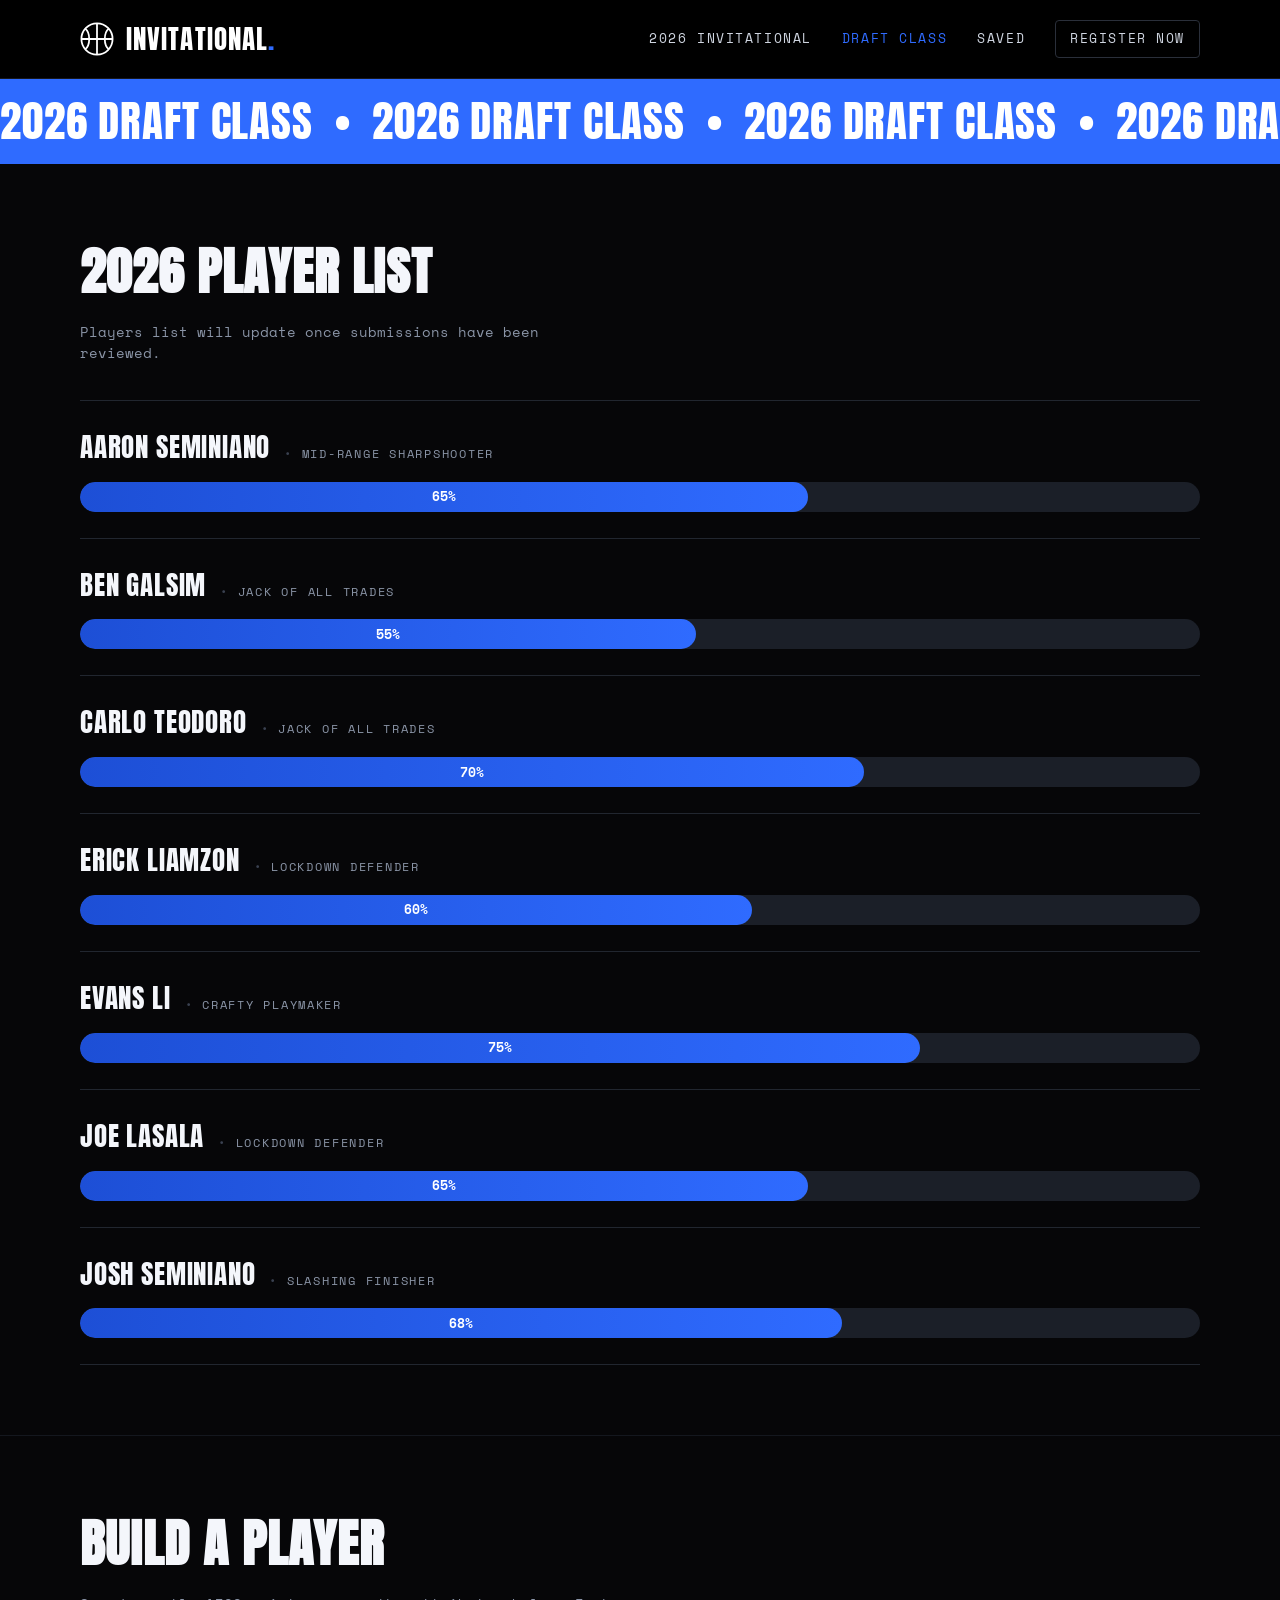
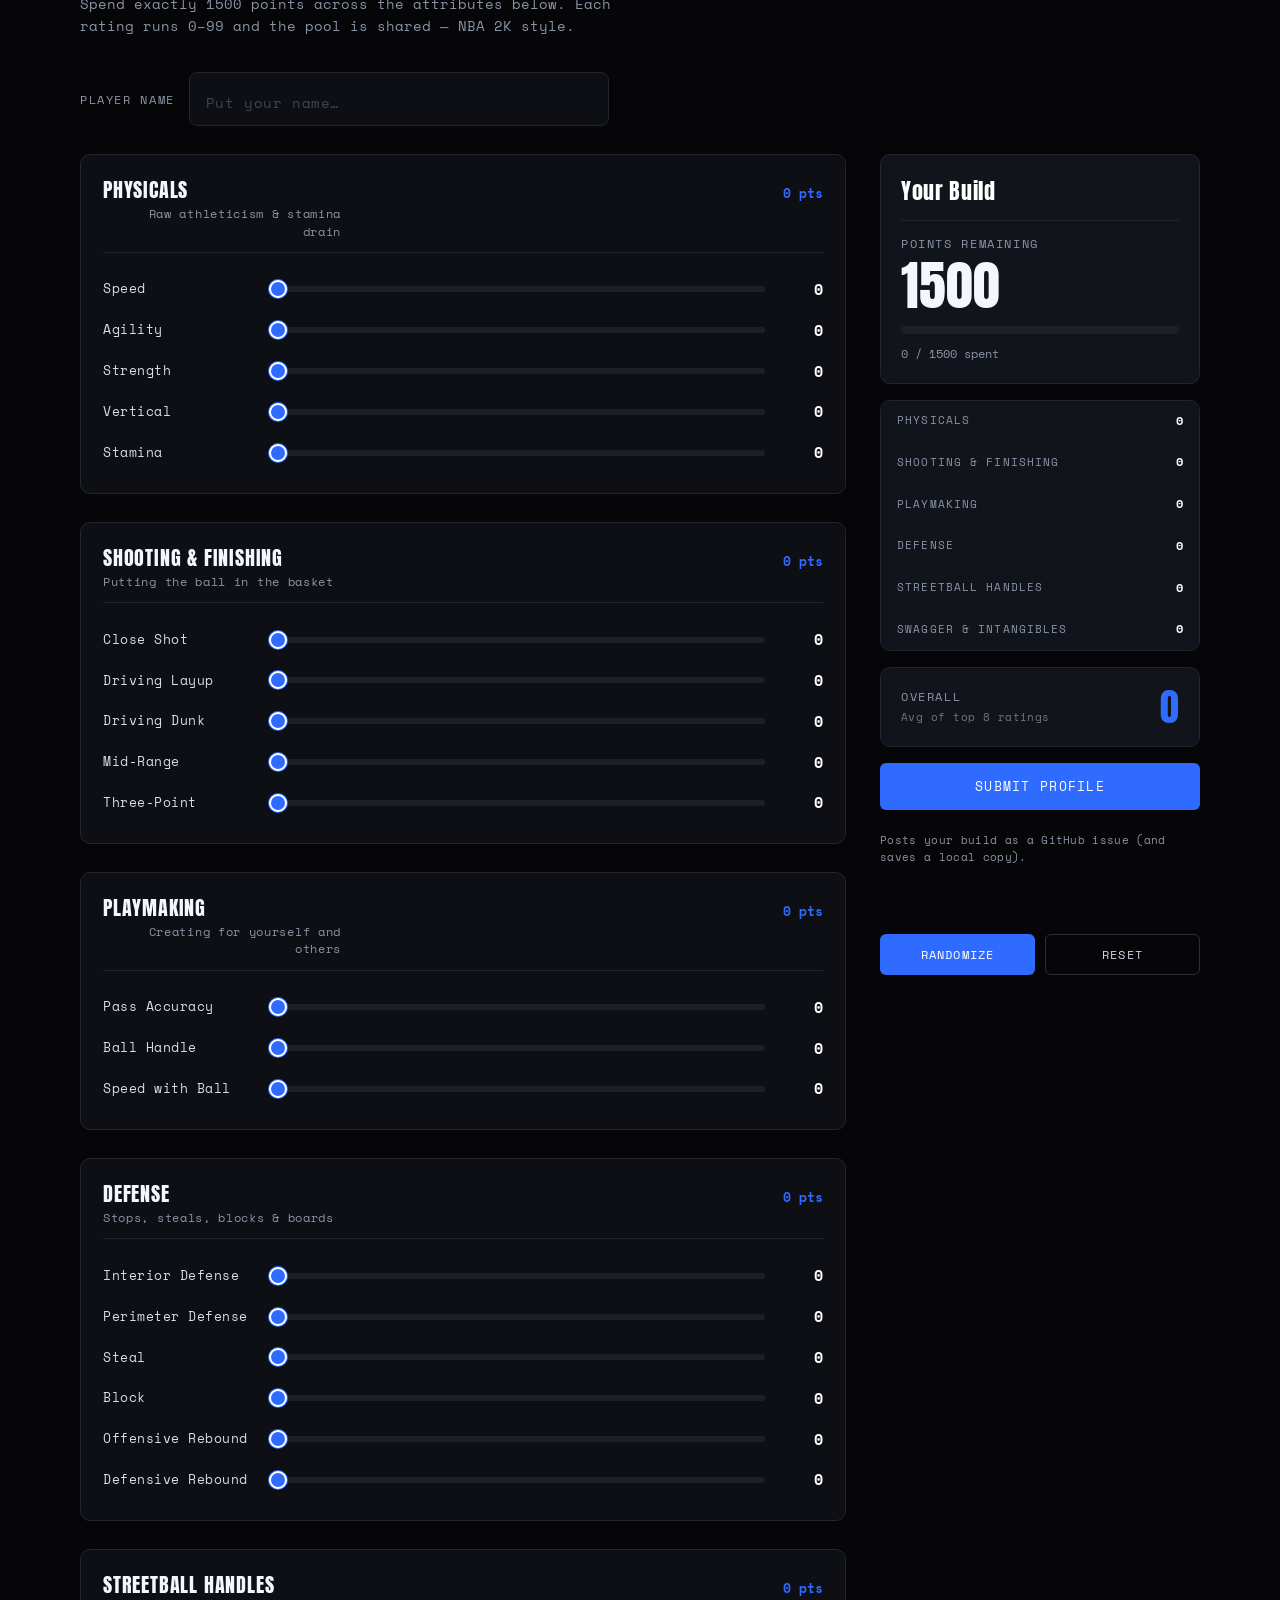
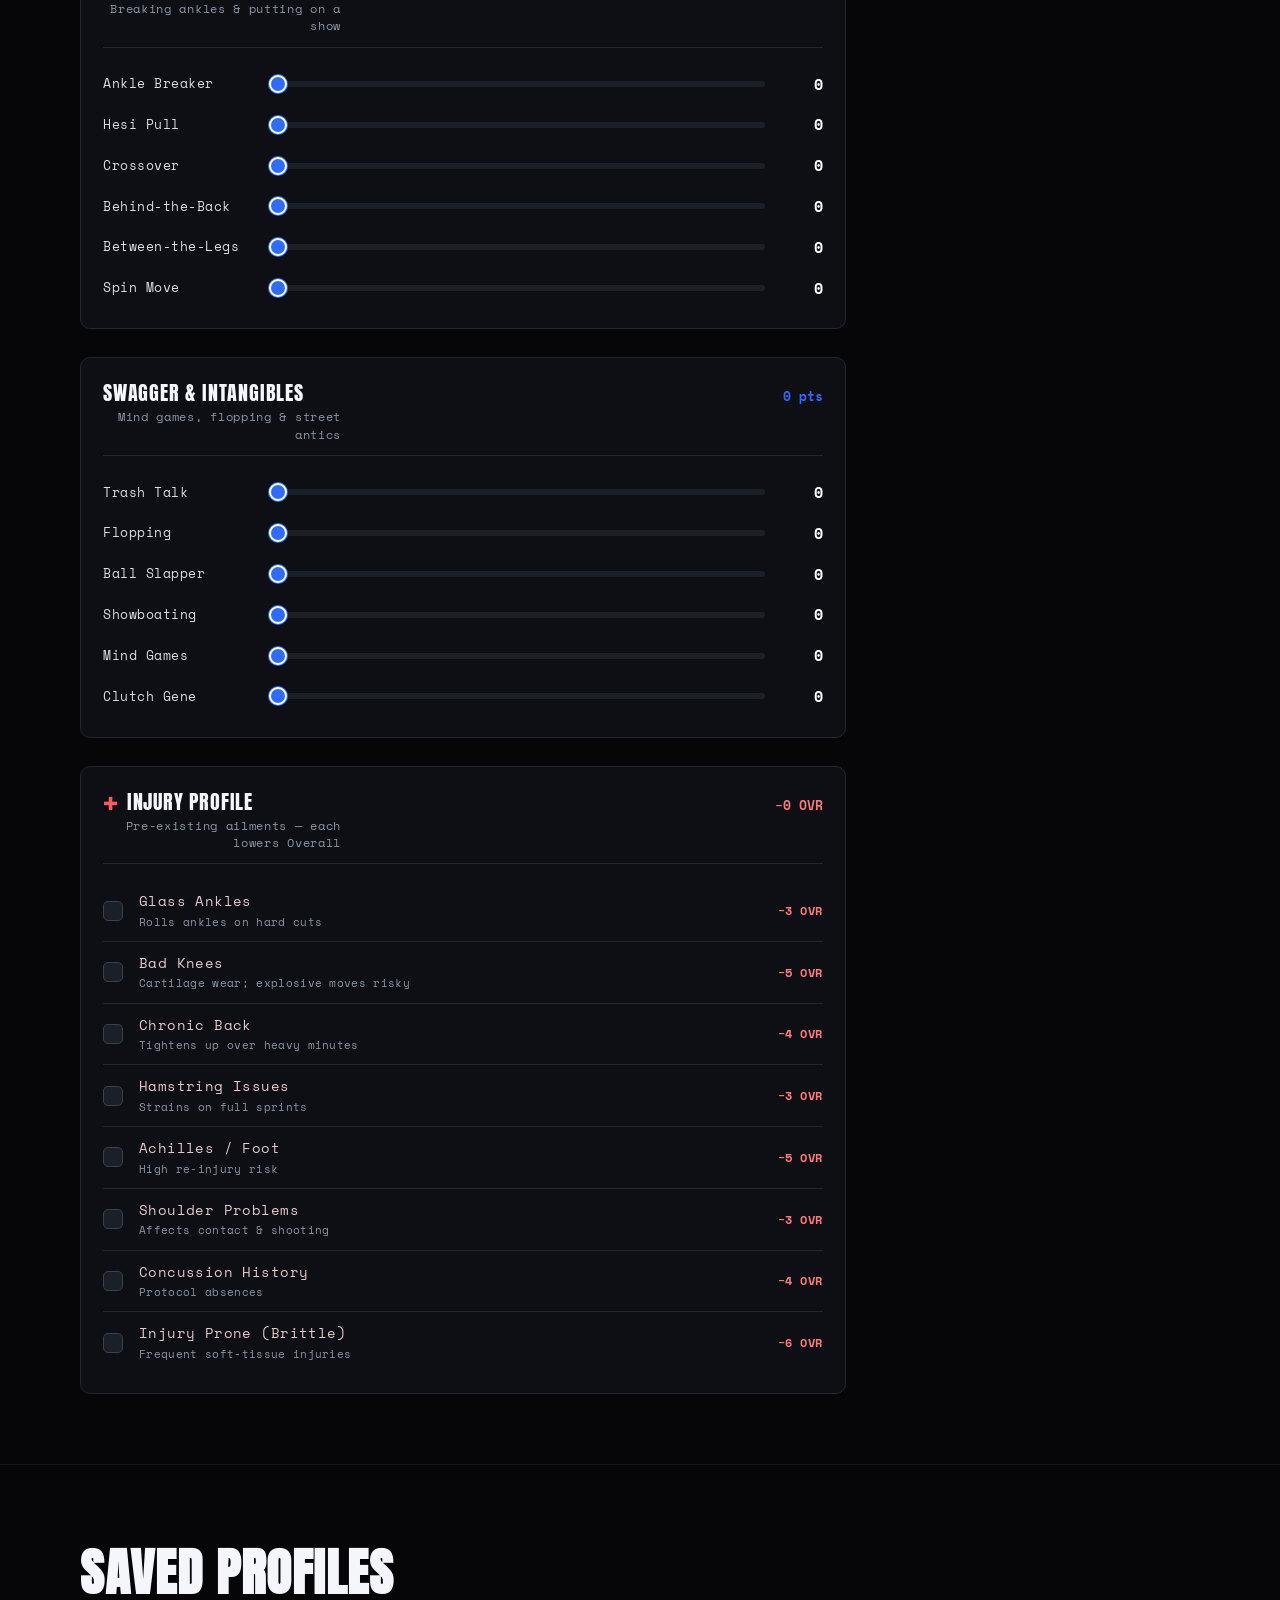
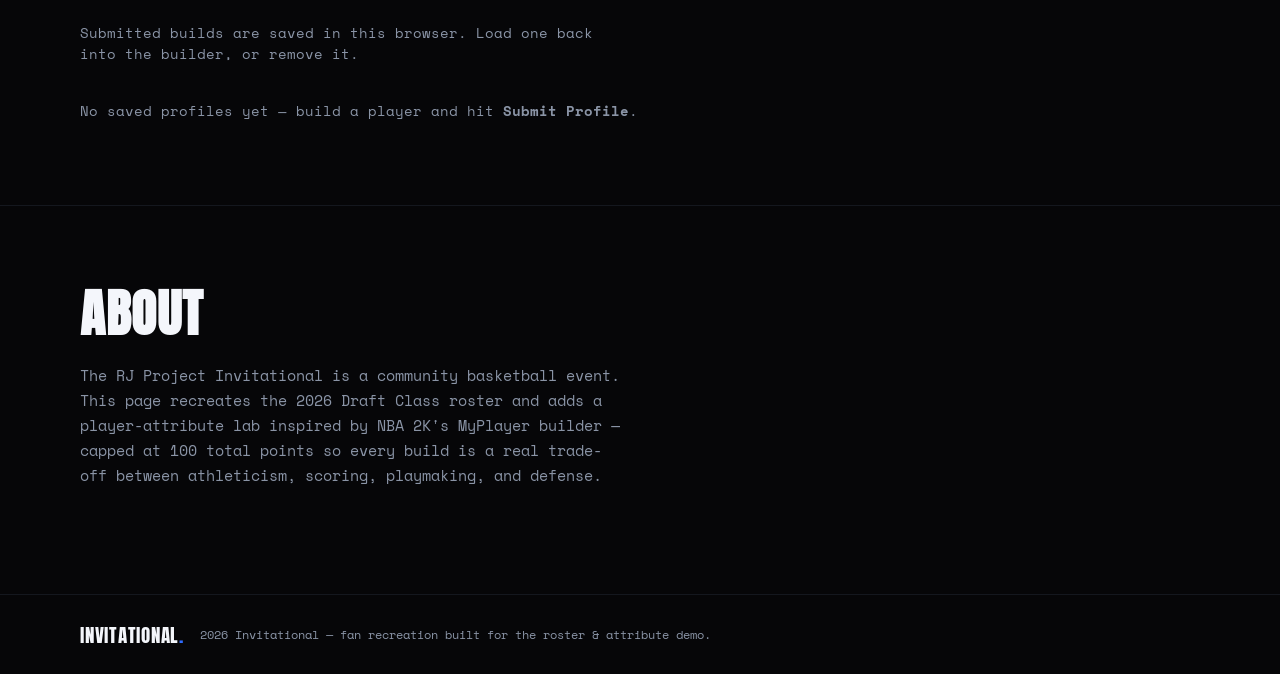
==== commit b5033e49: "Build a Player: Submit now posts the build as a GitHub issue Submit Profile opens a pre-filled GitHu" ====
--- a/preview.html
+++ b/preview.html
@@ -295,10 +295,13 @@
 }
 .btn-submit:hover { background: var(--blue-dim); }
 .btn-sm { flex: 0 0 auto; padding: 7px 12px; font-size: .68rem; }
+.submit-hint { margin: -4px 0 10px; font-size: .68rem; color: var(--muted); letter-spacing: .03em; }
 
 .submit-status { min-height: 1.1em; margin: 0 0 14px; font-size: .74rem; letter-spacing: .03em; color: var(--muted); }
 .submit-status.ok { color: #57d98a; }
 .submit-status.warn { color: #ff9b5b; }
+.submit-link { color: var(--blue); text-decoration: underline; font-weight: 700; }
+.submit-link:hover { color: #fff; }
 
 .saved-empty { color: var(--muted); font-size: .85rem; }
 .saved-list { list-style: none; margin: 0; padding: 0; display: flex; flex-direction: column; gap: 10px; }
@@ -412,6 +415,7 @@
             </div>
 
             <button type="button" class="btn btn-submit" id="submitBtn">Submit Profile</button>
+            <p class="submit-hint">Posts your build as a GitHub issue (and saves a local copy).</p>
             <p class="submit-status" id="submitStatus" role="status" aria-live="polite"></p>
 
             <div class="summary-actions">
@@ -826,6 +830,46 @@
     el.className = "submit-status" + (kind ? " " + kind : "");
   }
 
+  // Where submissions are posted. The page is static, so "submit" opens a
+  // pre-filled GitHub Issue in this repo — a real, persistent destination.
+  const SUBMIT_REPO = "aaronsemi/cl-testing";
+
+  function buildIssueBody(name, ov) {
+    const lines = [];
+    lines.push("## Player Build — " + name);
+    lines.push("");
+    const noteParts = ["Top " + ov.topN + " avg " + ov.base];
+    if (ov.flair > 0) noteParts.push("+" + ov.flair + " flair");
+    if (ov.penalty > 0) noteParts.push("-" + ov.penalty + " injuries");
+    lines.push("**Overall:** " + ov.finalOverall + "  (" + noteParts.join(" · ") + ")");
+    lines.push("**Points:** " + spent() + " / " + POINT_CAP);
+    lines.push("");
+    CATEGORIES.forEach(function (cat) {
+      lines.push("### " + cat.name);
+      cat.attrs.forEach(function (attr) {
+        lines.push("- " + attr + ": " + state[idOf(cat.key, attr)]);
+      });
+      lines.push("");
+    });
+    const chosen = INJURIES.filter(function (i) { return injuryState[i.id]; });
+    lines.push("### Injuries");
+    if (chosen.length) {
+      chosen.forEach(function (i) { lines.push("- " + i.name + " (-" + i.penalty + ")"); });
+    } else {
+      lines.push("- None (fully healthy)");
+    }
+    lines.push("");
+    lines.push("_Submitted via the Build a Player tool._");
+    return lines.join("\n");
+  }
+
+  function buildIssueUrl(name, ov) {
+    const title = "Build: " + name + " (" + ov.finalOverall + " OVR)";
+    return "https://github.com/" + SUBMIT_REPO + "/issues/new" +
+      "?title=" + encodeURIComponent(title) +
+      "&body=" + encodeURIComponent(buildIssueBody(name, ov));
+  }
+
   function submitProfile() {
     const nameInput = document.getElementById("playerName");
     const name = (nameInput && nameInput.value || "").trim();
@@ -854,12 +898,24 @@
 
     const profiles = loadProfiles();
     profiles.unshift(profile);
-    if (!saveProfiles(profiles)) {
-      setStatus("Could not save — browser storage is unavailable.", "warn");
-      return;
+    saveProfiles(profiles); // local draft copy (non-fatal if storage is off)
+    renderSaved();
+
+    // Actually submit: open a pre-filled GitHub Issue to post the build.
+    const url = buildIssueUrl(name, ov);
+    const win = window.open(url, "_blank", "noopener");
+
+    setStatus("“" + name + "” (Overall " + ov.finalOverall + ") — ", "ok");
+    const el = document.getElementById("submitStatus");
+    if (el) {
+      const a = document.createElement("a");
+      a.href = url;
+      a.target = "_blank";
+      a.rel = "noopener";
+      a.className = "submit-link";
+      a.textContent = win ? "finish posting on GitHub →" : "open GitHub to post →";
+      el.appendChild(a);
     }
-    setStatus("Saved “" + name + "” — Overall " + ov.finalOverall + ".", "ok");
-    renderSaved();
   }
 
   function applyProfile(p) {
